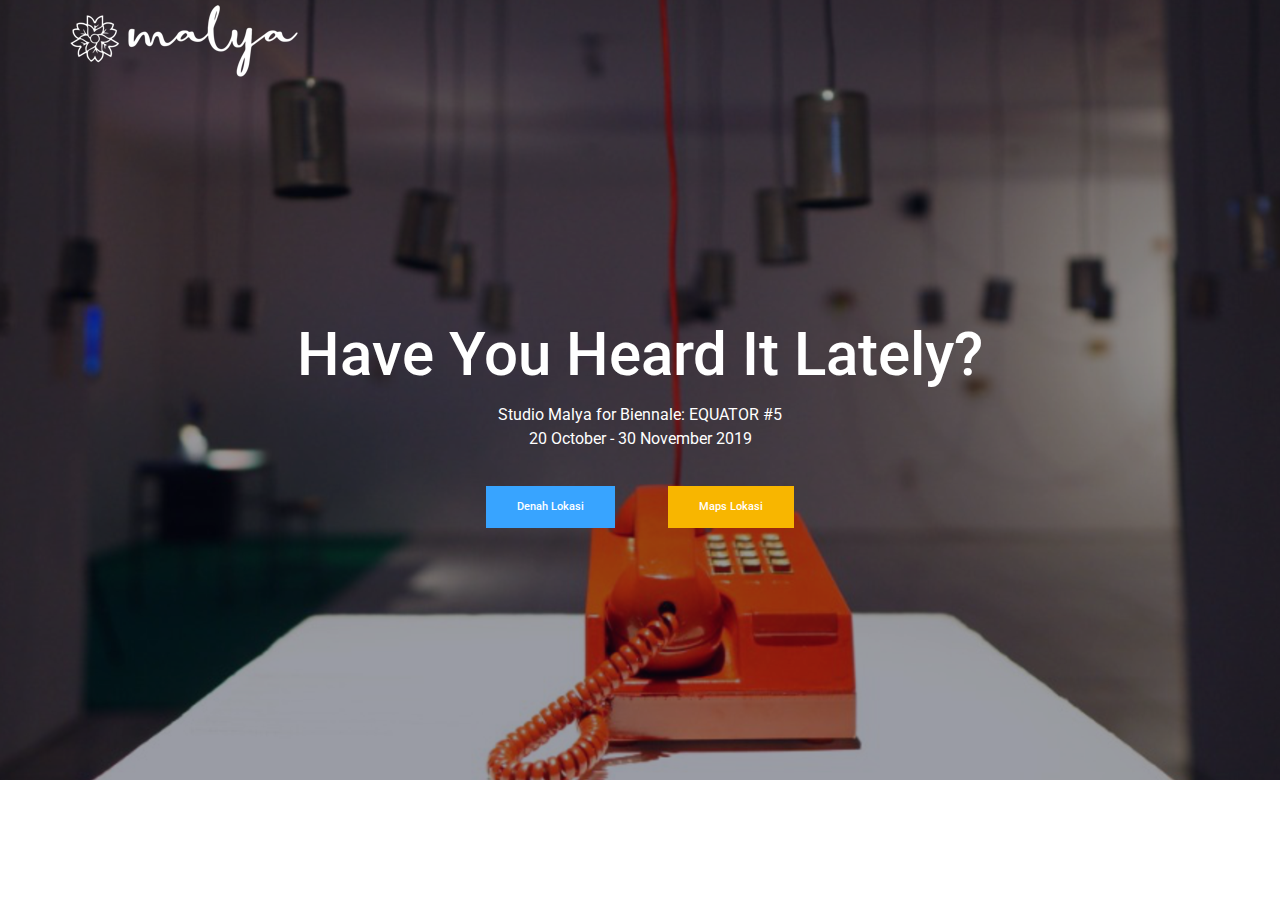
==== index.html @ cf8a8a87 "first commit" ====
<!doctype html>
<html lang="en">
    <head>
        <!-- Required meta tags -->
        <meta charset="utf-8">
        <meta name="viewport" content="width=device-width, initial-scale=1, shrink-to-fit=no">
        <link rel="icon" href="img/favicon.png" type="image/png">
        <title>Malya</title>
        <!-- Bootstrap CSS -->
        <link rel="stylesheet" href="css/bootstrap.css">
        <link rel="stylesheet" href="vendors/linericon/style.css">
        <link rel="stylesheet" href="css/font-awesome.min.css">
        <link rel="stylesheet" href="vendors/owl-carousel/owl.carousel.min.css">
        <link rel="stylesheet" href="vendors/lightbox/simpleLightbox.css">
        <link rel="stylesheet" href="vendors/nice-select/css/nice-select.css">
        <link rel="stylesheet" href="vendors/animate-css/animate.css">
        <!-- main css -->
        <link rel="stylesheet" href="css/style.css">
        <link rel="stylesheet" href="css/responsive.css">
    </head>
    <body>
        
        <!--================Header Menu Area =================-->
        <header class="header_area">
                <div class="main_menu">
                    <nav class="navbar navbar-expand-lg navbar-light">
                        <div class="container">
                            <!-- Brand and toggle get grouped for better mobile display -->
                            <a class="navbar-brand logo_h" href="blog.html"><img src="img/logo-malya1.png" alt=""></a>
                            <button class="navbar-toggler" type="button" data-toggle="collapse" data-target="#navbarSupportedContent" aria-controls="navbarSupportedContent" aria-expanded="false" aria-label="Toggle navigation">
                                <span class="icon-bar"></span>
                                <span class="icon-bar"></span>
                                <span class="icon-bar"></span>
                            </button>
                            <!-- Collect the nav links, forms, and other content for toggling -->
                        </div>
                    </nav>
                </div>
            </header>
        <!--================Header Menu Area =================-->
        
        <!--================Home Banner Area =================-->
        <section class="home_banner_area blog_banner">
            <div class="banner_inner d-flex align-items-center">
            	<div class="overlay bg-parallax" data-stellar-ratio="0.9" data-stellar-vertical-offset="0" data-background=""></div>
				<div class="container">
					<div class="blog_b_text text-center">
						<h2>Have You Heard It Lately?<br /> </h2>
                        <p>Studio Malya for Biennale: EQUATOR #5 <br /> 20 October - 30 November 2019</p>
                        <a href="denah.html" class="genric-btn info" style="margin-right:50px">Denah Lokasi</a>
                        <a href="#" class="genric-btn primary">Maps Lokasi</a>
					</div>
				</div>
            </div>
        </section>
        <!--================End Home Banner Area =================-->
        
        <!--================Blog Categorie Area =================-->
        <!--================Blog Categorie Area =================-->
        
        <!--================Blog Area =================-->
        <section class="blog_area">
            <div class="container">
                <div class="row">
                    <div class="col-lg-8">
                        <div class="blog_left_sidebar">
                        </div>
                    </div>
                </div>
            </div>
        </section>
        <!--================Blog Area =================-->
        
        <!--================ start footer Area  =================-->	
		<!--================ End footer Area  =================-->
        
        
        
        
        <!-- Optional JavaScript -->
        <!-- jQuery first, then Popper.js, then Bootstrap JS -->
        <script src="js/jquery-3.2.1.min.js"></script>
        <script src="js/popper.js"></script>
        <script src="js/bootstrap.min.js"></script>
        <script src="js/stellar.js"></script>
        <script src="vendors/lightbox/simpleLightbox.min.js"></script>
        <script src="vendors/nice-select/js/jquery.nice-select.min.js"></script>
        <script src="vendors/isotope/imagesloaded.pkgd.min.js"></script>
        <script src="vendors/isotope/isotope-min.js"></script>
        <script src="vendors/owl-carousel/owl.carousel.min.js"></script>
        <script src="vendors/popup/jquery.magnific-popup.min.js"></script>
        <script src="js/jquery.ajaxchimp.min.js"></script>
        <script src="js/mail-script.js"></script>
        <script src="vendors/counter-up/jquery.waypoints.min.js"></script>
        <script src="vendors/counter-up/jquery.counterup.js"></script>
        <script src="js/theme.js"></script>
    </body>
</html>
---- vendors/linericon/style.css ----
@font-face {
	font-family: 'Linearicons-Free';
	src:url('fonts/Linearicons-Free.eot?w118d');
	src:url('fonts/Linearicons-Free.eot?#iefixw118d') format('embedded-opentype'),
		url('fonts/Linearicons-Free.woff2?w118d') format('woff2'),
		url('fonts/Linearicons-Free.woff?w118d') format('woff'),
		url('fonts/Linearicons-Free.ttf?w118d') format('truetype'),
		url('fonts/Linearicons-Free.svg?w118d#Linearicons-Free') format('svg');
	font-weight: normal;
	font-style: normal;
}

.lnr {
	font-family: 'Linearicons-Free';
	speak: none;
	font-style: normal;
	font-weight: normal;
	font-variant: normal;
	text-transform: none;
	line-height: 1;

	/* Better Font Rendering =========== */
	-webkit-font-smoothing: antialiased;
	-moz-osx-font-smoothing: grayscale;
}

.lnr-home:before {
	content: "\e800";
}
.lnr-apartment:before {
	content: "\e801";
}
.lnr-pencil:before {
	content: "\e802";
}
.lnr-magic-wand:before {
	content: "\e803";
}
.lnr-drop:before {
	content: "\e804";
}
.lnr-lighter:before {
	content: "\e805";
}
.lnr-poop:before {
	content: "\e806";
}
.lnr-sun:before {
	content: "\e807";
}
.lnr-moon:before {
	content: "\e808";
}
.lnr-cloud:before {
	content: "\e809";
}
.lnr-cloud-upload:before {
	content: "\e80a";
}
.lnr-cloud-download:before {
	content: "\e80b";
}
.lnr-cloud-sync:before {
	content: "\e80c";
}
.lnr-cloud-check:before {
	content: "\e80d";
}
.lnr-database:before {
	content: "\e80e";
}
.lnr-lock:before {
	content: "\e80f";
}
.lnr-cog:before {
	content: "\e810";
}
.lnr-trash:before {
	content: "\e811";
}
.lnr-dice:before {
	content: "\e812";
}
.lnr-heart:before {
	content: "\e813";
}
.lnr-star:before {
	content: "\e814";
}
.lnr-star-half:before {
	content: "\e815";
}
.lnr-star-empty:before {
	content: "\e816";
}
.lnr-flag:before {
	content: "\e817";
}
.lnr-envelope:before {
	content: "\e818";
}
.lnr-paperclip:before {
	content: "\e819";
}
.lnr-inbox:before {
	content: "\e81a";
}
.lnr-eye:before {
	content: "\e81b";
}
.lnr-printer:before {
	content: "\e81c";
}
.lnr-file-empty:before {
	content: "\e81d";
}
.lnr-file-add:before {
	content: "\e81e";
}
.lnr-enter:before {
	content: "\e81f";
}
.lnr-exit:before {
	content: "\e820";
}
.lnr-graduation-hat:before {
	content: "\e821";
}
.lnr-license:before {
	content: "\e822";
}
.lnr-music-note:before {
	content: "\e823";
}
.lnr-film-play:before {
	content: "\e824";
}
.lnr-camera-video:before {
	content: "\e825";
}
.lnr-camera:before {
	content: "\e826";
}
.lnr-picture:before {
	content: "\e827";
}
.lnr-book:before {
	content: "\e828";
}
.lnr-bookmark:before {
	content: "\e829";
}
.lnr-user:before {
	content: "\e82a";
}
.lnr-users:before {
	content: "\e82b";
}
.lnr-shirt:before {
	content: "\e82c";
}
.lnr-store:before {
	content: "\e82d";
}
.lnr-cart:before {
	content: "\e82e";
}
.lnr-tag:before {
	content: "\e82f";
}
.lnr-phone-handset:before {
	content: "\e830";
}
.lnr-phone:before {
	content: "\e831";
}
.lnr-pushpin:before {
	content: "\e832";
}
.lnr-map-marker:before {
	content: "\e833";
}
.lnr-map:before {
	content: "\e834";
}
.lnr-location:before {
	content: "\e835";
}
.lnr-calendar-full:before {
	content: "\e836";
}
.lnr-keyboard:before {
	content: "\e837";
}
.lnr-spell-check:before {
	content: "\e838";
}
.lnr-screen:before {
	content: "\e839";
}
.lnr-smartphone:before {
	content: "\e83a";
}
.lnr-tablet:before {
	content: "\e83b";
}
.lnr-laptop:before {
	content: "\e83c";
}
.lnr-laptop-phone:before {
	content: "\e83d";
}
.lnr-power-switch:before {
	content: "\e83e";
}
.lnr-bubble:before {
	content: "\e83f";
}
.lnr-heart-pulse:before {
	content: "\e840";
}
.lnr-construction:before {
	content: "\e841";
}
.lnr-pie-chart:before {
	content: "\e842";
}
.lnr-chart-bars:before {
	content: "\e843";
}
.lnr-gift:before {
	content: "\e844";
}
.lnr-diamond:before {
	content: "\e845";
}
.lnr-linearicons:before {
	content: "\e846";
}
.lnr-dinner:before {
	content: "\e847";
}
.lnr-coffee-cup:before {
	content: "\e848";
}
.lnr-leaf:before {
	content: "\e849";
}
.lnr-paw:before {
	content: "\e84a";
}
.lnr-rocket:before {
	content: "\e84b";
}
.lnr-briefcase:before {
	content: "\e84c";
}
.lnr-bus:before {
	content: "\e84d";
}
.lnr-car:before {
	content: "\e84e";
}
.lnr-train:before {
	content: "\e84f";
}
.lnr-bicycle:before {
	content: "\e850";
}
.lnr-wheelchair:before {
	content: "\e851";
}
.lnr-select:before {
	content: "\e852";
}
.lnr-earth:before {
	content: "\e853";
}
.lnr-smile:before {
	content: "\e854";
}
.lnr-sad:before {
	content: "\e855";
}
.lnr-neutral:before {
	content: "\e856";
}
.lnr-mustache:before {
	content: "\e857";
}
.lnr-alarm:before {
	content: "\e858";
}
.lnr-bullhorn:before {
	content: "\e859";
}
.lnr-volume-high:before {
	content: "\e85a";
}
.lnr-volume-medium:before {
	content: "\e85b";
}
.lnr-volume-low:before {
	content: "\e85c";
}
.lnr-volume:before {
	content: "\e85d";
}
.lnr-mic:before {
	content: "\e85e";
}
.lnr-hourglass:before {
	content: "\e85f";
}
.lnr-undo:before {
	content: "\e860";
}
.lnr-redo:before {
	content: "\e861";
}
.lnr-sync:before {
	content: "\e862";
}
.lnr-history:before {
	content: "\e863";
}
.lnr-clock:before {
	content: "\e864";
}
.lnr-download:before {
	content: "\e865";
}
.lnr-upload:before {
	content: "\e866";
}
.lnr-enter-down:before {
	content: "\e867";
}
.lnr-exit-up:before {
	content: "\e868";
}
.lnr-bug:before {
	content: "\e869";
}
.lnr-code:before {
	content: "\e86a";
}
.lnr-link:before {
	content: "\e86b";
}
.lnr-unlink:before {
	content: "\e86c";
}
.lnr-thumbs-up:before {
	content: "\e86d";
}
.lnr-thumbs-down:before {
	content: "\e86e";
}
.lnr-magnifier:before {
	content: "\e86f";
}
.lnr-cross:before {
	content: "\e870";
}
.lnr-menu:before {
	content: "\e871";
}
.lnr-list:before {
	content: "\e872";
}
.lnr-chevron-up:before {
	content: "\e873";
}
.lnr-chevron-down:before {
	content: "\e874";
}
.lnr-chevron-left:before {
	content: "\e875";
}
.lnr-chevron-right:before {
	content: "\e876";
}
.lnr-arrow-up:before {
	content: "\e877";
}
.lnr-arrow-down:before {
	content: "\e878";
}
.lnr-arrow-left:before {
	content: "\e879";
}
.lnr-arrow-right:before {
	content: "\e87a";
}
.lnr-move:before {
	content: "\e87b";
}
.lnr-warning:before {
	content: "\e87c";
}
.lnr-question-circle:before {
	content: "\e87d";
}
.lnr-menu-circle:before {
	content: "\e87e";
}
.lnr-checkmark-circle:before {
	content: "\e87f";
}
.lnr-cross-circle:before {
	content: "\e880";
}
.lnr-plus-circle:before {
	content: "\e881";
}
.lnr-circle-minus:before {
	content: "\e882";
}
.lnr-arrow-up-circle:before {
	content: "\e883";
}
.lnr-arrow-down-circle:before {
	content: "\e884";
}
.lnr-arrow-left-circle:before {
	content: "\e885";
}
.lnr-arrow-right-circle:before {
	content: "\e886";
}
.lnr-chevron-up-circle:before {
	content: "\e887";
}
.lnr-chevron-down-circle:before {
	content: "\e888";
}
.lnr-chevron-left-circle:before {
	content: "\e889";
}
.lnr-chevron-right-circle:before {
	content: "\e88a";
}
.lnr-crop:before {
	content: "\e88b";
}
.lnr-frame-expand:before {
	content: "\e88c";
}
.lnr-frame-contract:before {
	content: "\e88d";
}
.lnr-layers:before {
	content: "\e88e";
}
.lnr-funnel:before {
	content: "\e88f";
}
.lnr-text-format:before {
	content: "\e890";
}
.lnr-text-format-remove:before {
	content: "\e891";
}
.lnr-text-size:before {
	content: "\e892";
}
.lnr-bold:before {
	content: "\e893";
}
.lnr-italic:before {
	content: "\e894";
}
.lnr-underline:before {
	content: "\e895";
}
.lnr-strikethrough:before {
	content: "\e896";
}
.lnr-highlight:before {
	content: "\e897";
}
.lnr-text-align-left:before {
	content: "\e898";
}
.lnr-text-align-center:before {
	content: "\e899";
}
.lnr-text-align-right:before {
	content: "\e89a";
}
.lnr-text-align-justify:before {
	content: "\e89b";
}
.lnr-line-spacing:before {
	content: "\e89c";
}
.lnr-indent-increase:before {
	content: "\e89d";
}
.lnr-indent-decrease:before {
	content: "\e89e";
}
.lnr-pilcrow:before {
	content: "\e89f";
}
.lnr-direction-ltr:before {
	content: "\e8a0";
}
.lnr-direction-rtl:before {
	content: "\e8a1";
}
.lnr-page-break:before {
	content: "\e8a2";
}
.lnr-sort-alpha-asc:before {
	content: "\e8a3";
}
.lnr-sort-amount-asc:before {
	content: "\e8a4";
}
.lnr-hand:before {
	content: "\e8a5";
}
.lnr-pointer-up:before {
	content: "\e8a6";
}
.lnr-pointer-right:before {
	content: "\e8a7";
}
.lnr-pointer-down:before {
	content: "\e8a8";
}
.lnr-pointer-left:before {
	content: "\e8a9";
}
---- vendors/lightbox/simpleLightbox.css ----
.slbOverlay, .slbWrapOuter, .slbWrap {
  position: fixed;
  top: 0;
  right: 0;
  bottom: 0;
  left: 0;
}

.slbOverlay {
  overflow: hidden;
  z-index: 2000;
  background-color: #000;
  opacity: 0.7;
  filter: alpha(opacity=70);
  -webkit-animation: slbOverlay 0.5s;
  -moz-animation: slbOverlay 0.5s;
  animation: slbOverlay 0.5s;
}

.slbWrapOuter {
  overflow-x: hidden;
  overflow-y: auto;
  z-index: 2010;
}

.slbWrap {
  position: absolute;
  text-align: center;
}

.slbWrap:before {
  content: "";
  display: inline-block;
  height: 100%;
  vertical-align: middle;
}

.slbContentOuter {
  display: inline-block;
  vertical-align: middle;
  margin: 0px auto;
  padding: 0 1em;
  box-sizing: border-box;
  z-index: 2020;
  text-align: left;
  max-width: 100%;
}

.slbContentEl .slbContentOuter {
  padding: 5em 1em;
}

.slbContent {
  position: relative;
}

.slbContentEl .slbContent {
  -webkit-animation: slbEnter 0.3s;
  -moz-animation: slbEnter 0.3s;
  animation: slbEnter 0.3s;
  background-color: #fff;
  box-shadow: 0 0.2em 1em rgba(0, 0, 0, 0.4);
}

.slbImageWrap {
  -webkit-animation: slbEnter 0.3s;
  -moz-animation: slbEnter 0.3s;
  animation: slbEnter 0.3s;
  position: relative;
}

.slbImageWrap:after {
  content: "";
  position: absolute;
  left: 0;
  right: 0;
  top: 5em;
  bottom: 5em;
  display: block;
  z-index: -1;
  box-shadow: 0 0.2em 1em rgba(0, 0, 0, 0.6);
  background-color: #FFF;
}

.slbImage {
  width: auto;
  max-width: 100%;
  height: auto;
  display: block;
  line-height: 0;
  box-sizing: border-box;
  padding: 5em 0;
  margin: 0 auto;
}

.slbCaption {
  display: inline-block;
  max-width: 100%;
  overflow: hidden;
  text-overflow: ellipsis;
  white-space: nowrap;
  word-wrap: normal;
  font-size: 1.4em;
  position: absolute;
  left: 0;
  right: 0;
  bottom: 0;
  padding: 0.71429em 0;
  color: #fff;
  color: rgba(255, 255, 255, 0.7);
  text-align: center;
}

.slbCloseBtn, .slbArrow {
  margin: 0;
  padding: 0;
  border: 0;
  cursor: pointer;
  background: none;
}

.slbCloseBtn::-moz-focus-inner, .slbArrow::-moz-focus-inner {
  padding: 0;
  border: 0;
}

.slbCloseBtn:hover, .slbArrow:hover {
  opacity: 0.5;
}

.slbCloseBtn:active, .slbArrow:active {
  opacity: 0.8;
}

.slbCloseBtn {
  -webkit-animation: slbEnter 0.3s;
  -moz-animation: slbEnter 0.3s;
  animation: slbEnter 0.3s;
  font-size: 3em;
  width: 1.66667em;
  height: 1.66667em;
  line-height: 1.66667em;
  position: absolute;
  right: -0.33333em;
  top: 0;
  color: #fff;
  color: rgba(255, 255, 255, 0.7);
  text-align: center;
    outline: none;
    box-shadow: none;
}

.slbLoading .slbCloseBtn {
  display: none;
}

.slbLoadingText {
  font-size: 1.4em;
  color: #fff;
  color: rgba(255, 255, 255, 0.9);
}

.slbArrows {
  position: fixed;
  top: 50%;
  left: 0;
  right: 0;
}

.slbLoading .slbArrows {
  display: none;
}

.slbArrow {
  position: absolute;
  top: 50%;
  margin-top: -5em;
  width: 5em;
  height: 10em;
  opacity: 0.7;
  text-indent: -999em;
  overflow: hidden;
    outline: none;
    box-shadow: none;
}

.slbArrow:before {
  content: "";
  position: absolute;
  top: 50%;
  left: 50%;
  margin: -0.8em 0 0 -0.8em;
  border: 0.8em solid transparent;
}

.slbArrow.next {
  right: 0;
}

.slbArrow.next:before {
  border-left-color: #fff;
}

.slbArrow.prev {
  left: 0;
}

.slbArrow.prev:before {
  border-right-color: #fff;
}

.slbIframeCont {
  width: 80em;
  height: 0;
  overflow: hidden;
  padding-top: 56.25%;
  margin: 5em 0;
}

.slbIframe {
  position: absolute;
  top: 0;
  left: 0;
  width: 100%;
  height: 100%;
  box-shadow: 0 0.2em 1em rgba(0, 0, 0, 0.6);
  background: #000;
}

@-webkit-keyframes slbOverlay {
  from {
    opacity: 0;
  }
  to {
    opacity: 0.7;
  }
}

@-moz-keyframes slbOverlay {
  from {
    opacity: 0;
  }
  to {
    opacity: 0.7;
  }
}

@keyframes slbOverlay {
  from {
    opacity: 0;
  }
  to {
    opacity: 0.7;
  }
}

@-webkit-keyframes slbEnter {
  from {
    opacity: 0;
    -webkit-transform: translate3d(0, -1em, 0);
  }
  to {
    opacity: 1;
    -webkit-transform: translate3d(0, 0, 0);
  }
}

@-moz-keyframes slbEnter {
  from {
    opacity: 0;
    -moz-transform: translate3d(0, -1em, 0);
  }
  to {
    opacity: 1;
    -moz-transform: translate3d(0, 0, 0);
  }
}

@keyframes slbEnter {
  from {
    opacity: 0;
    -webkit-transform: translate3d(0, -1em, 0);
    -moz-transform: translate3d(0, -1em, 0);
    -ms-transform: translate3d(0, -1em, 0);
    -o-transform: translate3d(0, -1em, 0);
    transform: translate3d(0, -1em, 0);
  }
  to {
    opacity: 1;
    -webkit-transform: translate3d(0, 0, 0);
    -moz-transform: translate3d(0, 0, 0);
    -ms-transform: translate3d(0, 0, 0);
    -o-transform: translate3d(0, 0, 0);
    transform: translate3d(0, 0, 0);
  }
}
---- vendors/nice-select/css/nice-select.css ----
.nice-select {
  -webkit-tap-highlight-color: transparent;
  background-color: #fff;
  border-radius: 5px;
  border: solid 1px #e8e8e8;
  box-sizing: border-box;
  clear: both;
  cursor: pointer;
  display: block;
  float: left;
  font-family: inherit;
  font-size: 14px;
  font-weight: normal;
  height: 42px;
  line-height: 40px;
  outline: none;
  padding-left: 18px;
  padding-right: 30px;
  position: relative;
  text-align: left !important;
  -webkit-transition: all 0.2s ease-in-out;
  transition: all 0.2s ease-in-out;
  -webkit-user-select: none;
     -moz-user-select: none;
      -ms-user-select: none;
          user-select: none;
  white-space: nowrap;
  width: auto; }
  .nice-select:hover {
    border-color: #dbdbdb; }
  .nice-select:active, .nice-select.open, .nice-select:focus {
    border-color: #999; }
  .nice-select:after {
    border-bottom: 2px solid #999;
    border-right: 2px solid #999;
    content: '';
    display: block;
    height: 5px;
    margin-top: -4px;
    pointer-events: none;
    position: absolute;
    right: 12px;
    top: 50%;
    -webkit-transform-origin: 66% 66%;
        -ms-transform-origin: 66% 66%;
            transform-origin: 66% 66%;
    -webkit-transform: rotate(45deg);
        -ms-transform: rotate(45deg);
            transform: rotate(45deg);
    -webkit-transition: all 0.15s ease-in-out;
    transition: all 0.15s ease-in-out;
    width: 5px; }
  .nice-select.open:after {
    -webkit-transform: rotate(-135deg);
        -ms-transform: rotate(-135deg);
            transform: rotate(-135deg); }
  .nice-select.open .list {
    opacity: 1;
    pointer-events: auto;
    -webkit-transform: scale(1) translateY(0);
        -ms-transform: scale(1) translateY(0);
            transform: scale(1) translateY(0); }
  .nice-select.disabled {
    border-color: #ededed;
    color: #999;
    pointer-events: none; }
    .nice-select.disabled:after {
      border-color: #cccccc; }
  .nice-select.wide {
    width: 100%; }
    .nice-select.wide .list {
      left: 0 !important;
      right: 0 !important; }
  .nice-select.right {
    float: right; }
    .nice-select.right .list {
      left: auto;
      right: 0; }
  .nice-select.small {
    font-size: 12px;
    height: 36px;
    line-height: 34px; }
    .nice-select.small:after {
      height: 4px;
      width: 4px; }
    .nice-select.small .option {
      line-height: 34px;
      min-height: 34px; }
  .nice-select .list {
    background-color: #fff;
    border-radius: 5px;
    box-shadow: 0 0 0 1px rgba(68, 68, 68, 0.11);
    box-sizing: border-box;
    margin-top: 4px;
    opacity: 0;
    overflow: hidden;
    padding: 0;
    pointer-events: none;
    position: absolute;
    top: 100%;
    left: 0;
    -webkit-transform-origin: 50% 0;
        -ms-transform-origin: 50% 0;
            transform-origin: 50% 0;
    -webkit-transform: scale(0.75) translateY(-21px);
        -ms-transform: scale(0.75) translateY(-21px);
            transform: scale(0.75) translateY(-21px);
    -webkit-transition: all 0.2s cubic-bezier(0.5, 0, 0, 1.25), opacity 0.15s ease-out;
    transition: all 0.2s cubic-bezier(0.5, 0, 0, 1.25), opacity 0.15s ease-out;
    z-index: 9; }
    .nice-select .list:hover .option:not(:hover) {
      background-color: transparent !important; }
  .nice-select .option {
    cursor: pointer;
    font-weight: 400;
    line-height: 40px;
    list-style: none;
    min-height: 40px;
    outline: none;
    padding-left: 18px;
    padding-right: 29px;
    text-align: left;
    -webkit-transition: all 0.2s;
    transition: all 0.2s; }
    .nice-select .option:hover, .nice-select .option.focus, .nice-select .option.selected.focus {
      background-color: #f6f6f6; }
    .nice-select .option.selected {
      font-weight: bold; }
    .nice-select .option.disabled {
      background-color: transparent;
      color: #999;
      cursor: default; }

.no-csspointerevents .nice-select .list {
  display: none; }

.no-csspointerevents .nice-select.open .list {
  display: block; }
---- css/style.css ----
/*=================== fonts ====================*/
@import url("https://fonts.googleapis.com/css?family=Open+Sans:400,600,700|Roboto:300,300i,400,500,700");
/*---------------------------------------------------- */
/*----------------------------------------------------*/
.list {
  list-style: none;
  margin: 0px;
  padding: 0px;
}

a {
  text-decoration: none;
  -webkit-transition: all 0.3s ease-in-out;
  -o-transition: all 0.3s ease-in-out;
  transition: all 0.3s ease-in-out;
}

a:hover, a:focus {
  text-decoration: none;
  outline: none;
}

.row.m0 {
  margin: 0px;
}

body {
  line-height: 24px;
  font-size: 14px;
  font-family: "Roboto", sans-serif;
  font-weight: normal;
  color: #777777;
}

h1, h2, h3, h4, h5, h6 {
  font-family: "Open Sans", sans-serif;
  font-weight: 600;
}

button:focus {
  outline: none;
  -webkit-box-shadow: none;
  box-shadow: none;
}

.p_120 {
  padding-top: 120px;
  padding-bottom: 120px;
}

.pad_top {
  padding-top: 120px;
}

.mt-25 {
  margin-top: 25px;
}

.p0 {
  padding-left: 0px;
  padding-right: 0px;
}

@media (min-width: 1280px) {
  .container {
    max-width: 1170px;
  }
}

@media (min-width: 1620px) {
  .box_1620 {
    max-width: 1650px;
    margin: auto;
  }
}

/* Main Title Area css
============================================================================================ */
.main_title {
  text-align: center;
  margin-bottom: 75px;
}

.main_title h2 {
  font-family: "Open Sans", sans-serif;
  font-size: 36px;
  color: #222222;
  font-weight: 600;
  margin-bottom: 15px;
}

.main_title p {
  font-size: 14px;
  font-family: "Roboto", sans-serif;
  line-height: 24px;
  color: #777777;
  margin-bottom: 0px;
  max-width: 570px;
  font-weight: normal;
  margin: auto;
}

.main_title.white h2 {
  color: #fff;
}

.main_title.white p {
  color: #fff;
  opacity: .6;
}

/* End Main Title Area css
============================================================================================ */
/*---------------------------------------------------- */
/*----------------------------------------------------*/
.header_area {
  position: absolute;
  width: 100%;
  top: 0;
  left: 0;
  z-index: 99;
  -webkit-transition: background 0.4s, all 0.3s linear;
  -o-transition: background 0.4s, all 0.3s linear;
  transition: background 0.4s, all 0.3s linear;
}

.header_area .navbar {
  background: transparent;
  padding: 0px;
  border: 0px;
  border-radius: 0px;
}

.header_area .navbar .nav .nav-item {
  margin-right: 45px;
}

.header_area .navbar .nav .nav-item .nav-link {
  font: 600 12px/100px "Open Sans", sans-serif;
  text-transform: uppercase;
  color: #fff;
  padding: 0px;
  display: inline-block;
}

.header_area .navbar .nav .nav-item .nav-link:after {
  display: none;
}

.header_area .navbar .nav .nav-item.submenu {
  position: relative;
}

.header_area .navbar .nav .nav-item.submenu ul {
  border: none;
  padding: 0px;
  border-radius: 0px;
  -webkit-box-shadow: none;
  box-shadow: none;
  margin: 0px;
  background: #fff;
}

@media (min-width: 992px) {
  .header_area .navbar .nav .nav-item.submenu ul {
    position: absolute;
    top: 120%;
    left: 0px;
    min-width: 200px;
    text-align: left;
    opacity: 0;
    -webkit-transition: all 300ms ease-in;
    -o-transition: all 300ms ease-in;
    transition: all 300ms ease-in;
    visibility: hidden;
    display: block;
    border: none;
    padding: 0px;
    border-radius: 0px;
    -webkit-box-shadow: 0px 10px 30px 0px rgba(115, 73, 251, 0.3);
    box-shadow: 0px 10px 30px 0px rgba(115, 73, 251, 0.3);
  }
}

.header_area .navbar .nav .nav-item.submenu ul:before {
  content: "";
  width: 0;
  height: 0;
  border-style: solid;
  border-width: 10px 10px 0 10px;
  border-color: #eeeeee transparent transparent transparent;
  position: absolute;
  right: 24px;
  top: 45px;
  z-index: 3;
  opacity: 0;
  -webkit-transition: all 400ms linear;
  -o-transition: all 400ms linear;
  transition: all 400ms linear;
}

.header_area .navbar .nav .nav-item.submenu ul .nav-item {
  display: block;
  float: none;
  margin-right: 0px;
  border-bottom: 1px solid #ededed;
  margin-left: 0px;
  -webkit-transition: all 0.4s linear;
  -o-transition: all 0.4s linear;
  transition: all 0.4s linear;
}

.header_area .navbar .nav .nav-item.submenu ul .nav-item .nav-link {
  line-height: 45px;
  color: #222222;
  padding: 0px 30px;
  -webkit-transition: all 150ms linear;
  -o-transition: all 150ms linear;
  transition: all 150ms linear;
  display: block;
  margin-right: 0px;
}

.header_area .navbar .nav .nav-item.submenu ul .nav-item:last-child {
  border-bottom: none;
}

.header_area .navbar .nav .nav-item.submenu ul .nav-item:hover .nav-link {
  background-image: -moz-linear-gradient(0deg, #bc2bff 0%, #7249fb 100%);
  background-image: -webkit-linear-gradient(0deg, #bc2bff 0%, #7249fb 100%);
  background-image: -ms-linear-gradient(0deg, #bc2bff 0%, #7249fb 100%);
  color: #fff;
}

@media (min-width: 992px) {
  .header_area .navbar .nav .nav-item.submenu:hover ul {
    visibility: visible;
    opacity: 1;
    top: 100%;
  }
}

.header_area .navbar .nav .nav-item.submenu:hover ul .nav-item {
  margin-top: 0px;
}

.header_area .navbar .nav .nav-item:last-child {
  margin-right: 0px;
}

.header_area .navbar .search {
  font-size: 12px;
  line-height: 60px;
  display: inline-block;
  color: #222222;
  margin-left: 80px;
}

.header_area .navbar .search i {
  font-weight: 600;
}

.header_area.navbar_fixed .main_menu {
  position: fixed;
  width: 100%;
  top: -70px;
  left: 0;
  right: 0;
  background-image: -moz-linear-gradient(0deg, #bc2bff 0%, #7249fb 100%);
  background-image: -webkit-linear-gradient(0deg, #bc2bff 0%, #7249fb 100%);
  background-image: -ms-linear-gradient(0deg, #bc2bff 0%, #7249fb 100%);
  -webkit-transform: translateY(70px);
  -ms-transform: translateY(70px);
  transform: translateY(70px);
  -webkit-transition: background 500ms ease, -webkit-transform 500ms ease;
  transition: background 500ms ease, -webkit-transform 500ms ease;
  -o-transition: transform 500ms ease, background 500ms ease;
  transition: transform 500ms ease, background 500ms ease;
  transition: transform 500ms ease, background 500ms ease, -webkit-transform 500ms ease;
  -webkit-transition: transform 500ms ease, background 500ms ease;
  -webkit-box-shadow: 0px 3px 16px 0px rgba(0, 0, 0, 0.1);
  box-shadow: 0px 3px 16px 0px rgba(0, 0, 0, 0.1);
}

.header_area.navbar_fixed .main_menu .navbar .nav .nav-item .nav-link {
  line-height: 70px;
}

.top_menu {
  background: #ec9d5f;
}

.top_menu .float-left a {
  line-height: 40px;
  display: inline-block;
  color: #fff;
  font-family: "Roboto", sans-serif;
  text-transform: uppercase;
  font-size: 12px;
  margin-right: 50px;
  -webkit-transition: all 300ms linear 0s;
  -o-transition: all 300ms linear 0s;
  transition: all 300ms linear 0s;
}

.top_menu .float-left a:last-child {
  margin-right: 0px;
}

.top_menu .float-left a:hover {
  color: #6247ea;
}

.top_menu .float-right .pur_btn {
  background: #6247ea;
  color: #fff;
  font-family: "Roboto", sans-serif;
  line-height: 40px;
  display: block;
  padding: 0px 40px;
  font-weight: 500;
  font-size: 12px;
}

/*---------------------------------------------------- */
/*----------------------------------------------------*/
/* Home Banner Area css
============================================================================================ */
.home_banner_area {
  z-index: 1;
  background: url(../img/banner/home-banner.jpg) no-repeat scroll center center;
  background-size: cover;
}

.home_banner_area .banner_inner {
  overflow: hidden;
  width: 100%;
  padding: 170px 0px 140px 0px;
}

.home_banner_area .banner_inner .banner_content {
  color: #fff;
}

.home_banner_area .banner_inner .banner_content .col-lg-9 {
  vertical-align: middle;
  -ms-flex-item-align: center;
  align-self: center;
}

.home_banner_area .banner_inner .banner_content h2 {
  font-size: 60px;
  font-weight: bold;
  font-family: "Open Sans", sans-serif;
  margin-bottom: 15px;
  margin-top: -30px;
}

.home_banner_area .banner_inner .banner_content p {
  color: #fff;
  font-family: "Roboto", sans-serif;
  font-weight: 300;
  max-width: 450px;
  margin-bottom: 40px;
  font-size: 14px;
}

.home_banner_area .banner_inner .banner_content .banner_map_img {
  text-align: right;
}

.blog_banner {
  min-height: 780px;
  position: relative;
  z-index: 1;
  overflow: hidden;
  margin-bottom: 0px;
}

.blog_banner .banner_inner {
  background: #04091e;
  position: relative;
  overflow: hidden;
  width: 100%;
  min-height: 780px;
  z-index: 1;
}

.blog_banner .banner_inner .overlay {
  background: url(../img/banner/foto-background1.png) no-repeat scroll center center;
  opacity: .6;
  height: 100%;
  position: absolute;
  left: 0px;
  top: 0px;
  width: 100%;
  z-index: -1;
}

.blog_banner .banner_inner .blog_b_text {
  max-width: 700px;
  margin: auto;
  color: #fff;
  margin-top: 40px;
}

.blog_banner .banner_inner .blog_b_text h2 {
  font-size: 60px;
  font-weight: 500;
  font-family: "Roboto", sans-serif;
  line-height: 66px;
  margin-bottom: 15px;
}

.blog_banner .banner_inner .blog_b_text p {
  font-size: 16px;
  margin-bottom: 35px;
}

.blog_banner .banner_inner .blog_b_text .white_bg_btn {
  line-height: 42px;
  padding: 0px 45px;
}

.banner_box {
  max-width: 1620px;
  margin: auto;
}

.banner_area {
  position: relative;
  z-index: 1;
  min-height: 400px;
  background-image: -moz-linear-gradient(0deg, rgba(188, 43, 255, 0.8) 0%, rgba(114, 73, 251, 0.8) 100%);
  background-image: -webkit-linear-gradient(0deg, rgba(188, 43, 255, 0.8) 0%, rgba(114, 73, 251, 0.8) 100%);
  background-image: -ms-linear-gradient(0deg, rgba(188, 43, 255, 0.8) 0%, rgba(114, 73, 251, 0.8) 100%);
}

.banner_area .banner_inner {
  position: relative;
  overflow: hidden;
  width: 100%;
  min-height: 400px;
  z-index: 1;
}

.banner_area .banner_inner .banner_content {
  margin-top: 85px;
}

.banner_area .banner_inner .banner_content h2 {
  color: #fff;
  font-size: 48px;
  font-family: "Roboto", sans-serif;
  margin-bottom: 0px;
  font-weight: 500;
}

.banner_area .banner_inner .banner_content .page_link a {
  font-size: 14px;
  color: #fff;
  font-family: "Roboto", sans-serif;
  margin-right: 32px;
  position: relative;
  text-transform: uppercase;
}

.banner_area .banner_inner .banner_content .page_link a:before {
  content: "\f0da";
  font: normal normal normal 14px/1 FontAwesome;
  position: absolute;
  right: -25px;
  top: 50%;
  -webkit-transform: translateY(-50%);
  -ms-transform: translateY(-50%);
  transform: translateY(-50%);
}

.banner_area .banner_inner .banner_content .page_link a:last-child {
  margin-right: 0px;
}

.banner_area .banner_inner .banner_content .page_link a:last-child:before {
  display: none;
}

/* End Home Banner Area css
============================================================================================ */
/*---------------------------------------------------- */
/*----------------------------------------------------*/
/* Home latest Blog Area css
============================================================================================ */
.l_news_item {
  background: #f9f9ff;
  padding: 60px 30px;
  border-radius: 5px;
  -webkit-transition: all 300ms linear 0s;
  -o-transition: all 300ms linear 0s;
  transition: all 300ms linear 0s;
}

.l_news_item .date {
  background: #ffffff;
  color: #777777;
  border: 1px solid #dddddd;
  padding: 0px 18px;
  display: inline-block;
  line-height: 28px;
  border-radius: 3px;
  margin-bottom: 22px;
}

.l_news_item h4 {
  font-size: 20px;
  font-family: "Open Sans", sans-serif;
  font-weight: 600;
  text-transform: uppercase;
  color: #222222;
  line-height: 30px;
  margin-bottom: 15px;
}

.l_news_item p {
  margin-bottom: 22px;
}

.l_news_item .post_view a {
  font-size: 14px;
  font-family: "Roboto", sans-serif;
  font-weight: normal;
  color: #aaaaaa;
  margin-right: 20px;
}

.l_news_item .post_view a i {
  padding-right: 6px;
}

.l_news_item:hover {
  background: #fff;
  -webkit-box-shadow: 0px 10px 30px 0px rgba(0, 0, 0, 0.08);
  box-shadow: 0px 10px 30px 0px rgba(0, 0, 0, 0.08);
}

.l_news_item:hover .date {
  background-image: -moz-linear-gradient(0deg, #bc2bff 0%, #7249fb 100%);
  background-image: -webkit-linear-gradient(0deg, #bc2bff 0%, #7249fb 100%);
  background-image: -ms-linear-gradient(0deg, #bc2bff 0%, #7249fb 100%);
  color: #fff;
  border-color: #f9f9ff;
}

.l_news_item:hover h4 {
  background-image: -webkit-gradient(linear, left top, right top, color-stop(0, #bc2bff), color-stop(0.15, #bc2bff), color-stop(0.3, #7249fb), color-stop(0.45, #7249fb), color-stop(0.6, #7249fb), color-stop(0.75, #7249fb), color-stop(0.9, #7249fb), color-stop(1, #7249fb));
  background-image: gradient(linear, left top, right top, color-stop(0, #bc2bff), color-stop(0.15, #bc2bff), color-stop(0.3, #7249fb), color-stop(0.45, #7249fb), color-stop(0.6, #7249fb), color-stop(0.75, #7249fb), color-stop(0.9, #7249fb), color-stop(1, #7249fb));
  color: transparent;
  -webkit-background-clip: text;
  background-clip: text;
}

/* End Home latest Blog Area css
============================================================================================ */
/* Causes Area css
============================================================================================ */
.causes_slider .owl-dots {
  text-align: center;
  margin-top: 80px;
}

.causes_slider .owl-dots .owl-dot {
  height: 14px;
  width: 14px;
  background: #eeeeee;
  display: inline-block;
  margin-right: 7px;
}

.causes_slider .owl-dots .owl-dot:last-child {
  margin-right: 0px;
}

.causes_slider .owl-dots .owl-dot.active {
  background: #6247ea;
}

.causes_item {
  background: #fff;
}

.causes_item .causes_img {
  position: relative;
}

.causes_item .causes_img .c_parcent {
  position: absolute;
  bottom: 0px;
  width: 100%;
  left: 0px;
  height: 3px;
  background: rgba(255, 255, 255, 0.5);
}

.causes_item .causes_img .c_parcent span {
  width: 70%;
  height: 3px;
  background: #6247ea;
  position: absolute;
  left: 0px;
  bottom: 0px;
}

.causes_item .causes_img .c_parcent span:before {
  content: "75%";
  position: absolute;
  right: -10px;
  bottom: 0px;
  background: #6247ea;
  color: #fff;
  padding: 0px 5px;
}

.causes_item .causes_text {
  padding: 30px 35px 40px 30px;
}

.causes_item .causes_text h4 {
  color: #222222;
  font-family: "Roboto", sans-serif;
  font-size: 18px;
  font-weight: 600;
  margin-bottom: 15px;
  cursor: pointer;
}

.causes_item .causes_text h4:hover {
  color: #6247ea;
}

.causes_item .causes_text p {
  font-size: 14px;
  line-height: 24px;
  color: #777777;
  font-weight: 300;
  margin-bottom: 0px;
}

.causes_item .causes_bottom a {
  width: 50%;
  border: 1px solid #6247ea;
  text-align: center;
  float: left;
  line-height: 50px;
  background: #6247ea;
  color: #fff;
  font-family: "Roboto", sans-serif;
  font-size: 14px;
  font-weight: 500;
}

.causes_item .causes_bottom a + a {
  border-color: #eeeeee;
  background: #fff;
  font-size: 14px;
  color: #222222;
}

/* End Causes Area css
============================================================================================ */
/*================= latest_blog_area css =============*/
.latest_blog_area {
  background: #f9f9ff;
}

.single-recent-blog-post {
  margin-bottom: 30px;
}

.single-recent-blog-post .thumb {
  overflow: hidden;
}

.single-recent-blog-post .thumb img {
  -webkit-transition: all 0.7s linear;
  -o-transition: all 0.7s linear;
  transition: all 0.7s linear;
}

.single-recent-blog-post .details {
  padding-top: 30px;
}

.single-recent-blog-post .details .sec_h4 {
  line-height: 24px;
  padding: 10px 0px 13px;
  -webkit-transition: all 0.3s linear;
  -o-transition: all 0.3s linear;
  transition: all 0.3s linear;
}

.single-recent-blog-post .details .sec_h4:hover {
  color: #777777;
}

.single-recent-blog-post .date {
  font-size: 14px;
  line-height: 24px;
  font-weight: 400;
}

.single-recent-blog-post:hover img {
  -webkit-transform: scale(1.23) rotate(10deg);
  -ms-transform: scale(1.23) rotate(10deg);
  transform: scale(1.23) rotate(10deg);
}

.tags .tag_btn {
  font-size: 12px;
  font-weight: 500;
  line-height: 20px;
  border: 1px solid #eeeeee;
  display: inline-block;
  padding: 1px 18px;
  text-align: center;
  color: #222222;
}

.tags .tag_btn:before {
  background: #6247ea;
}

.tags .tag_btn + .tag_btn {
  margin-left: 2px;
}

/*========= blog_categorie_area css ===========*/
.blog_categorie_area {
  padding-top: 80px;
  padding-bottom: 80px;
}

.categories_post {
  position: relative;
  text-align: center;
  cursor: pointer;
}

.categories_post img {
  max-width: 100%;
}

.categories_post .categories_details {
  position: absolute;
  top: 20px;
  left: 20px;
  right: 20px;
  bottom: 20px;
  background: rgba(34, 34, 34, 0.8);
  color: #fff;
  -webkit-transition: all 0.3s linear;
  -o-transition: all 0.3s linear;
  transition: all 0.3s linear;
  display: -webkit-box;
  display: -ms-flexbox;
  display: flex;
  -webkit-box-align: center;
  -ms-flex-align: center;
  align-items: center;
  -webkit-box-pack: center;
  -ms-flex-pack: center;
  justify-content: center;
}

.categories_post .categories_details h5 {
  margin-bottom: 0px;
  font-size: 18px;
  line-height: 26px;
  text-transform: uppercase;
  color: #fff;
  position: relative;
}

.categories_post .categories_details p {
  font-weight: 300;
  font-size: 14px;
  line-height: 26px;
  margin-bottom: 0px;
}

.categories_post .categories_details .border_line {
  margin: 10px 0px;
  background: #fff;
  width: 100%;
  height: 1px;
}

.categories_post:hover .categories_details {
  background-image: -moz-linear-gradient(0deg, rgba(188, 43, 255, 0.8) 0%, rgba(114, 73, 251, 0.8) 100%);
  background-image: -webkit-linear-gradient(0deg, rgba(188, 43, 255, 0.8) 0%, rgba(114, 73, 251, 0.8) 100%);
  background-image: -ms-linear-gradient(0deg, rgba(188, 43, 255, 0.8) 0%, rgba(114, 73, 251, 0.8) 100%);
  background-color: transparent;
}

/*============ blog_left_sidebar css ==============*/
.blog_item {
  margin-bottom: 40px;
}

.blog_info {
  padding-top: 30px;
}

.blog_info .post_tag {
  padding-bottom: 20px;
}

.blog_info .post_tag a {
  font: 300 14px/21px "Roboto", sans-serif;
  color: #222222;
}

.blog_info .post_tag a:hover {
  color: #777777;
}

.blog_info .post_tag a.active {
  color: #6247ea;
}

.blog_info .blog_meta li a {
  font: 300 14px/20px "Roboto", sans-serif;
  color: #777777;
  vertical-align: middle;
  padding-bottom: 12px;
  display: inline-block;
}

.blog_info .blog_meta li a i {
  color: #222222;
  font-size: 16px;
  font-weight: 600;
  padding-left: 15px;
  line-height: 20px;
  vertical-align: middle;
}

.blog_info .blog_meta li a:hover {
  color: #6247ea;
}

.blog_post img {
  max-width: 100%;
}

.blog_details {
  padding-top: 20px;
}

.blog_details h2 {
  font-size: 24px;
  line-height: 36px;
  color: #222222;
  font-weight: 600;
  -webkit-transition: all 0.3s linear;
  -o-transition: all 0.3s linear;
  transition: all 0.3s linear;
}

.blog_details h2:hover {
  color: #6247ea;
}

.blog_details p {
  margin-bottom: 26px;
}

.view_btn {
  font-size: 14px;
  line-height: 36px;
  display: inline-block;
  color: #222222;
  font-weight: 500;
  padding: 0px 30px;
  background: #fff;
}

.blog_right_sidebar {
  border: 1px solid #eeeeee;
  background: #fafaff;
  padding: 30px;
}

.blog_right_sidebar .widget_title {
  font-size: 18px;
  line-height: 25px;
  background-image: -moz-linear-gradient(0deg, #bc2bff 0%, #7249fb 100%);
  background-image: -webkit-linear-gradient(0deg, #bc2bff 0%, #7249fb 100%);
  background-image: -ms-linear-gradient(0deg, #bc2bff 0%, #7249fb 100%);
  text-align: center;
  color: #fff;
  padding: 8px 0px;
  margin-bottom: 30px;
}

.blog_right_sidebar .search_widget .input-group .form-control {
  font-size: 14px;
  line-height: 29px;
  border: 0px;
  width: 100%;
  font-weight: 300;
  color: #fff;
  padding-left: 20px;
  border-radius: 45px;
  z-index: 0;
  background-image: -moz-linear-gradient(0deg, #bc2bff 0%, #7249fb 100%);
  background-image: -webkit-linear-gradient(0deg, #bc2bff 0%, #7249fb 100%);
  background-image: -ms-linear-gradient(0deg, #bc2bff 0%, #7249fb 100%);
}

.blog_right_sidebar .search_widget .input-group .form-control.placeholder {
  color: #fff;
}

.blog_right_sidebar .search_widget .input-group .form-control:-moz-placeholder {
  color: #fff;
}

.blog_right_sidebar .search_widget .input-group .form-control::-moz-placeholder {
  color: #fff;
}

.blog_right_sidebar .search_widget .input-group .form-control::-webkit-input-placeholder {
  color: #fff;
}

.blog_right_sidebar .search_widget .input-group .form-control:focus {
  -webkit-box-shadow: none;
  box-shadow: none;
}

.blog_right_sidebar .search_widget .input-group .btn-default {
  position: absolute;
  right: 20px;
  background: transparent;
  border: 0px;
  -webkit-box-shadow: none;
  box-shadow: none;
  font-size: 14px;
  color: #fff;
  padding: 0px;
  top: 50%;
  -webkit-transform: translateY(-50%);
  -ms-transform: translateY(-50%);
  transform: translateY(-50%);
  z-index: 1;
}

.blog_right_sidebar .author_widget {
  text-align: center;
}

.blog_right_sidebar .author_widget h4 {
  font-size: 18px;
  line-height: 20px;
  color: #222222;
  margin-bottom: 5px;
  margin-top: 30px;
}

.blog_right_sidebar .author_widget p {
  margin-bottom: 0px;
}

.blog_right_sidebar .author_widget .social_icon {
  padding: 7px 0px 15px;
}

.blog_right_sidebar .author_widget .social_icon a {
  font-size: 14px;
  color: #222222;
  -webkit-transition: all 0.2s linear;
  -o-transition: all 0.2s linear;
  transition: all 0.2s linear;
}

.blog_right_sidebar .author_widget .social_icon a + a {
  margin-left: 20px;
}

.blog_right_sidebar .author_widget .social_icon a:hover {
  color: #6247ea;
}
.sketch-area{
  background: white;
  border-radius: 15px;
  border: 1px rgb(198, 198, 198) solid;
  padding: 0
}

.blog_right_sidebar .popular_post_widget .post_item .media-body {
  -webkit-box-pack: center;
  -ms-flex-pack: center;
  justify-content: center;
  -ms-flex-item-align: center;
  align-self: center;
  padding-left: 20px;
}

.blog_right_sidebar .popular_post_widget .post_item .media-body h3 {
  font-size: 14px;
  line-height: 20px;
  color: #222222;
  margin-bottom: 4px;
  -webkit-transition: all 0.3s linear;
  -o-transition: all 0.3s linear;
  transition: all 0.3s linear;
}

.blog_right_sidebar .popular_post_widget .post_item .media-body h3:hover {
  color: #6247ea;
}

.blog_right_sidebar .popular_post_widget .post_item .media-body p {
  font-size: 12px;
  line-height: 21px;
  margin-bottom: 0px;
}

.blog_right_sidebar .popular_post_widget .post_item + .post_item {
  margin-top: 20px;
}

.blog_right_sidebar .post_category_widget .cat-list li {
  border-bottom: 2px dotted #eee;
  -webkit-transition: all 0.3s ease 0s;
  -o-transition: all 0.3s ease 0s;
  transition: all 0.3s ease 0s;
  padding-bottom: 12px;
}

.blog_right_sidebar .post_category_widget .cat-list li a {
  font-size: 14px;
  line-height: 20px;
  color: #777;
}

.blog_right_sidebar .post_category_widget .cat-list li a p {
  margin-bottom: 0px;
}

.blog_right_sidebar .post_category_widget .cat-list li + li {
  padding-top: 15px;
}

.blog_right_sidebar .post_category_widget .cat-list li:hover {
  border-color: #6247ea;
}

.blog_right_sidebar .post_category_widget .cat-list li:hover a {
  color: #6247ea;
}

.blog_right_sidebar .newsletter_widget {
  text-align: center;
}

.blog_right_sidebar .newsletter_widget .form-group {
  margin-bottom: 8px;
}

.blog_right_sidebar .newsletter_widget .input-group-prepend {
  margin-right: -1px;
}

.blog_right_sidebar .newsletter_widget .input-group-text {
  background: #fff;
  border-radius: 0px;
  vertical-align: top;
  font-size: 12px;
  line-height: 36px;
  padding: 0px 0px 0px 15px;
  border: 1px solid #eeeeee;
  border-right: 0px;
}

.blog_right_sidebar .newsletter_widget .form-control {
  font-size: 12px;
  line-height: 24px;
  color: #cccccc;
  border: 1px solid #eeeeee;
  border-left: 0px;
  border-radius: 0px;
}

.blog_right_sidebar .newsletter_widget .form-control.placeholder {
  color: #cccccc;
}

.blog_right_sidebar .newsletter_widget .form-control:-moz-placeholder {
  color: #cccccc;
}

.blog_right_sidebar .newsletter_widget .form-control::-moz-placeholder {
  color: #cccccc;
}

.blog_right_sidebar .newsletter_widget .form-control::-webkit-input-placeholder {
  color: #cccccc;
}

.blog_right_sidebar .newsletter_widget .form-control:focus {
  outline: none;
  -webkit-box-shadow: none;
  box-shadow: none;
}

.blog_right_sidebar .newsletter_widget .bbtns {
  background-image: -moz-linear-gradient(0deg, #bc2bff 0%, #7249fb 100%);
  background-image: -webkit-linear-gradient(0deg, #bc2bff 0%, #7249fb 100%);
  background-image: -ms-linear-gradient(0deg, #bc2bff 0%, #7249fb 100%);
  color: #fff;
  font-size: 12px;
  line-height: 38px;
  display: inline-block;
  font-weight: 500;
  padding: 0px 24px 0px 24px;
  border-radius: 0;
}

.blog_right_sidebar .newsletter_widget .text-bottom {
  font-size: 12px;
}

.blog_right_sidebar .tag_cloud_widget ul li {
  display: inline-block;
}

.blog_right_sidebar .tag_cloud_widget ul li a {
  display: inline-block;
  border: 1px solid #eee;
  background: #fff;
  padding: 0px 13px;
  margin-bottom: 8px;
  -webkit-transition: all 0.3s ease 0s;
  -o-transition: all 0.3s ease 0s;
  transition: all 0.3s ease 0s;
  color: #222222;
  font-size: 12px;
}

.blog_right_sidebar .tag_cloud_widget ul li a:hover {
  background-image: -moz-linear-gradient(0deg, rgba(188, 43, 255, 0.8) 0%, rgba(114, 73, 251, 0.8) 100%);
  background-image: -webkit-linear-gradient(0deg, rgba(188, 43, 255, 0.8) 0%, rgba(114, 73, 251, 0.8) 100%);
  background-image: -ms-linear-gradient(0deg, rgba(188, 43, 255, 0.8) 0%, rgba(114, 73, 251, 0.8) 100%);
  color: #fff;
}

.blog_right_sidebar .br {
  width: 100%;
  height: 1px;
  background: #eeeeee;
  margin: 30px 0px;
}

.blog-pagination {
  padding-top: 25px;
  padding-bottom: 95px;
}

.blog-pagination .page-link {
  border-radius: 0;
}

.blog-pagination .page-item {
  border: none;
}

.page-link {
  background: transparent;
  font-weight: 400;
}

.blog-pagination .page-item.active .page-link {
  background-color: #6247ea;
  border-color: transparent;
  color: #fff;
}

.blog-pagination .page-link {
  position: relative;
  display: block;
  padding: 0.5rem 0.75rem;
  margin-left: -1px;
  line-height: 1.25;
  color: #8a8a8a;
  border: none;
}

.blog-pagination .page-link .lnr {
  font-weight: 600;
}

.blog-pagination .page-item:last-child .page-link,
.blog-pagination .page-item:first-child .page-link {
  border-radius: 0;
}

.blog-pagination .page-link:hover {
  color: #fff;
  text-decoration: none;
  background-color: #6247ea;
  border-color: #eee;
}

/*============ Start Blog Single Styles  =============*/
.single-post-area .social-links {
  padding-top: 10px;
}

.single-post-area .social-links li {
  display: inline-block;
  margin-bottom: 10px;
}

.single-post-area .social-links li a {
  color: #cccccc;
  padding: 7px;
  font-size: 14px;
  -webkit-transition: all 0.2s linear;
  -o-transition: all 0.2s linear;
  transition: all 0.2s linear;
}

.single-post-area .social-links li a:hover {
  color: #222222;
}

.single-post-area .blog_details {
  padding-top: 26px;
}

.single-post-area .blog_details p {
  margin-bottom: 10px;
}

.single-post-area .quotes {
  margin-top: 20px;
  margin-bottom: 30px;
  padding: 24px 35px 24px 30px;
  background-color: white;
  -webkit-box-shadow: -20.84px 21.58px 30px 0px rgba(176, 176, 176, 0.1);
  box-shadow: -20.84px 21.58px 30px 0px rgba(176, 176, 176, 0.1);
  font-size: 14px;
  line-height: 24px;
  color: #777;
  font-style: italic;
}

.single-post-area .arrow {
  position: absolute;
}

.single-post-area .arrow .lnr {
  font-size: 20px;
  font-weight: 600;
}

.single-post-area .thumb .overlay-bg {
  background: rgba(0, 0, 0, 0.8);
}

.single-post-area .navigation-area {
  border-top: 1px solid #eee;
  padding-top: 30px;
  margin-top: 60px;
}

.single-post-area .navigation-area p {
  margin-bottom: 0px;
}

.single-post-area .navigation-area h4 {
  font-size: 18px;
  line-height: 25px;
  color: #222222;
}

.single-post-area .navigation-area .nav-left {
  text-align: left;
}

.single-post-area .navigation-area .nav-left .thumb {
  margin-right: 20px;
  background: #000;
}

.single-post-area .navigation-area .nav-left .thumb img {
  -webkit-transition: all 300ms linear 0s;
  -o-transition: all 300ms linear 0s;
  transition: all 300ms linear 0s;
}

.single-post-area .navigation-area .nav-left .lnr {
  margin-left: 20px;
  opacity: 0;
  -webkit-transition: all 300ms linear 0s;
  -o-transition: all 300ms linear 0s;
  transition: all 300ms linear 0s;
}

.single-post-area .navigation-area .nav-left:hover .lnr {
  opacity: 1;
}

.single-post-area .navigation-area .nav-left:hover .thumb img {
  opacity: .5;
}

@media (max-width: 767px) {
  .single-post-area .navigation-area .nav-left {
    margin-bottom: 30px;
  }
}

.single-post-area .navigation-area .nav-right {
  text-align: right;
}

.single-post-area .navigation-area .nav-right .thumb {
  margin-left: 20px;
  background: #000;
}

.single-post-area .navigation-area .nav-right .thumb img {
  -webkit-transition: all 300ms linear 0s;
  -o-transition: all 300ms linear 0s;
  transition: all 300ms linear 0s;
}

.single-post-area .navigation-area .nav-right .lnr {
  margin-right: 20px;
  opacity: 0;
  -webkit-transition: all 300ms linear 0s;
  -o-transition: all 300ms linear 0s;
  transition: all 300ms linear 0s;
}

.single-post-area .navigation-area .nav-right:hover .lnr {
  opacity: 1;
}

.single-post-area .navigation-area .nav-right:hover .thumb img {
  opacity: .5;
}

@media (max-width: 991px) {
  .single-post-area .sidebar-widgets {
    padding-bottom: 0px;
  }
}

.comments-area {
  background: #fafaff;
  border: 1px solid #eee;
  padding: 50px 30px;
  margin-top: 50px;
}

@media (max-width: 414px) {
  .comments-area {
    padding: 50px 8px;
  }
}

.comments-area h4 {
  text-align: center;
  margin-bottom: 50px;
  color: #222222;
  font-size: 18px;
}

.comments-area h5 {
  font-size: 16px;
  margin-bottom: 0px;
}

.comments-area a {
  color: #222222;
}

.comments-area .comment-list {
  padding-bottom: 48px;
}

.comments-area .comment-list:last-child {
  padding-bottom: 0px;
}

.comments-area .comment-list.left-padding {
  padding-left: 25px;
}

@media (max-width: 413px) {
  .comments-area .comment-list .single-comment h5 {
    font-size: 12px;
  }
  .comments-area .comment-list .single-comment .date {
    font-size: 11px;
  }
  .comments-area .comment-list .single-comment .comment {
    font-size: 10px;
  }
}

.comments-area .thumb {
  margin-right: 20px;
}

.comments-area .date {
  font-size: 13px;
  color: #cccccc;
  margin-bottom: 13px;
}

.comments-area .comment {
  color: #777777;
  margin-bottom: 0px;
}

.comments-area .btn-reply {
  background-color: #fff;
  color: #222222;
  border: 1px solid #eee;
  padding: 2px 18px;
  font-size: 12px;
  display: block;
  font-weight: 600;
  -webkit-transition: all 300ms linear 0s;
  -o-transition: all 300ms linear 0s;
  transition: all 300ms linear 0s;
}

.comments-area .btn-reply:hover {
  background-color: #6247ea;
  color: #fff;
}

.comment-form {
  background: #fafaff;
  text-align: center;
  border: 1px solid #eee;
  padding: 47px 30px 43px;
  margin-top: 50px;
  margin-bottom: 40px;
}

.comment-form h4 {
  text-align: center;
  margin-bottom: 50px;
  font-size: 18px;
  line-height: 22px;
  color: #222222;
}

.comment-form .name {
  padding-left: 0px;
}

@media (max-width: 767px) {
  .comment-form .name {
    padding-right: 0px;
    margin-bottom: 1rem;
  }
}

.comment-form .email {
  padding-right: 0px;
}

@media (max-width: 991px) {
  .comment-form .email {
    padding-left: 0px;
  }
}

.comment-form .form-control {
  padding: 8px 20px;
  background: #fff;
  border: none;
  border-radius: 0px;
  width: 100%;
  font-size: 14px;
  color: #777777;
  border: 1px solid transparent;
}

.comment-form .form-control:focus {
  -webkit-box-shadow: none;
  box-shadow: none;
  border: 1px solid #eee;
}

.comment-form textarea.form-control {
  height: 140px;
  resize: none;
}

.comment-form ::-webkit-input-placeholder {
  /* Chrome/Opera/Safari */
  font-size: 13px;
  color: #777;
}

.comment-form ::-moz-placeholder {
  /* Firefox 19+ */
  font-size: 13px;
  color: #777;
}

.comment-form :-ms-input-placeholder {
  /* IE 10+ */
  font-size: 13px;
  color: #777;
}

.comment-form :-moz-placeholder {
  /* Firefox 18- */
  font-size: 13px;
  color: #777;
}

/*============ End Blog Single Styles  =============*/
/*---------------------------------------------------- */
/*----------------------------------------------------*/
/* Reservation Form Area css
============================================================================================ */
.reservation_form_area .res_form_inner {
  max-width: 555px;
  margin: auto;
  -webkit-box-shadow: 0px 10px 30px 0px rgba(153, 153, 153, 0.1);
  box-shadow: 0px 10px 30px 0px rgba(153, 153, 153, 0.1);
  padding: 75px 50px;
  position: relative;
}

.reservation_form_area .res_form_inner:before {
  content: "";
  background: url(../img/contact-shap-1.png);
  position: absolute;
  left: -125px;
  height: 421px;
  width: 98px;
  top: 50%;
  -webkit-transform: translateY(-50%);
  -ms-transform: translateY(-50%);
  transform: translateY(-50%);
}

.reservation_form_area .res_form_inner:after {
  content: "";
  background: url(../img/contact-shap-2.png);
  position: absolute;
  right: -125px;
  height: 421px;
  width: 98px;
  top: 50%;
  -webkit-transform: translateY(-50%);
  -ms-transform: translateY(-50%);
  transform: translateY(-50%);
}

.reservation_form .form-group input {
  height: 40px;
  border-radius: 0px;
  border: 1px solid #eeeeee;
  outline: none;
  -webkit-box-shadow: none;
  box-shadow: none;
  padding: 0px 15px;
  font-size: 13px;
  font-family: "Roboto", sans-serif;
  font-weight: 300;
  color: #999999;
}

.reservation_form .form-group input.placeholder {
  font-size: 13px;
  font-family: "Roboto", sans-serif;
  font-weight: 300;
  color: #999999;
}

.reservation_form .form-group input:-moz-placeholder {
  font-size: 13px;
  font-family: "Roboto", sans-serif;
  font-weight: 300;
  color: #999999;
}

.reservation_form .form-group input::-moz-placeholder {
  font-size: 13px;
  font-family: "Roboto", sans-serif;
  font-weight: 300;
  color: #999999;
}

.reservation_form .form-group input::-webkit-input-placeholder {
  font-size: 13px;
  font-family: "Roboto", sans-serif;
  font-weight: 300;
  color: #999999;
}

.reservation_form .form-group .res_select {
  height: 40px;
  border: 1px solid #eeeeee;
  border-radius: 0px;
  width: 100%;
  padding: 0px 15px;
  line-height: 36px;
}

.reservation_form .form-group .res_select .current {
  font-size: 13px;
  font-family: "Roboto", sans-serif;
  font-weight: 300;
  color: #999999;
}

.reservation_form .form-group .res_select:after {
  content: "\e874";
  font-family: 'Linearicons-Free';
  color: #cccccc;
  -webkit-transform: rotate(0deg);
  -ms-transform: rotate(0deg);
  transform: rotate(0deg);
  border: none;
  margin-top: -17px;
  font-size: 13px;
  right: 22px;
}

.reservation_form .form-group:last-child {
  text-align: center;
}

/* End Reservation Form Area css
============================================================================================ */
/*============== contact_area css ================*/
.mapBox {
  height: 420px;
  margin-bottom: 80px;
}

.contact_info .info_item {
  position: relative;
  padding-left: 45px;
}

.contact_info .info_item i {
  position: absolute;
  left: 0;
  top: 0;
  font-size: 20px;
  line-height: 24px;
  color: #6247ea;
  font-weight: 600;
}

.contact_info .info_item h6 {
  font-size: 16px;
  line-height: 24px;
  color: "Roboto", sans-serif;
  font-weight: bold;
  margin-bottom: 0px;
  color: #222222;
}

.contact_info .info_item h6 a {
  color: #222222;
}

.contact_info .info_item p {
  font-size: 14px;
  line-height: 24px;
  padding: 2px 0px;
}

.contact_form .form-group {
  margin-bottom: 10px;
}

.contact_form .form-group .form-control {
  font-size: 13px;
  line-height: 26px;
  color: #999;
  border: 1px solid #eeeeee;
  font-family: "Roboto", sans-serif;
  border-radius: 0px;
  padding-left: 20px;
}

.contact_form .form-group .form-control:focus {
  -webkit-box-shadow: none;
  box-shadow: none;
  outline: none;
}

.contact_form .form-group .form-control.placeholder {
  color: #999;
}

.contact_form .form-group .form-control:-moz-placeholder {
  color: #999;
}

.contact_form .form-group .form-control::-moz-placeholder {
  color: #999;
}

.contact_form .form-group .form-control::-webkit-input-placeholder {
  color: #999;
}

.contact_form .form-group textarea {
  resize: none;
}

.contact_form .form-group textarea.form-control {
  height: 140px;
}

.contact_form .submit_btn {
  margin-top: 20px;
  cursor: pointer;
}

/* Contact Success and error Area css
============================================================================================ */
.modal-message .modal-dialog {
  position: absolute;
  top: 36%;
  left: 50%;
  -webkit-transform: translateX(-50%) translateY(-50%) !important;
  -ms-transform: translateX(-50%) translateY(-50%) !important;
  transform: translateX(-50%) translateY(-50%) !important;
  margin: 0px;
  max-width: 500px;
  width: 100%;
}

.modal-message .modal-dialog .modal-content .modal-header {
  text-align: center;
  display: block;
  border-bottom: none;
  padding-top: 50px;
  padding-bottom: 50px;
}

.modal-message .modal-dialog .modal-content .modal-header .close {
  position: absolute;
  right: -15px;
  top: -15px;
  padding: 0px;
  color: #fff;
  opacity: 1;
  cursor: pointer;
}

.modal-message .modal-dialog .modal-content .modal-header h2 {
  display: block;
  text-align: center;
  color: #6247ea;
  padding-bottom: 10px;
  font-family: "Roboto", sans-serif;
}

.modal-message .modal-dialog .modal-content .modal-header p {
  display: block;
}

/* End Contact Success and error Area css
============================================================================================ */
/*---------------------------------------------------- */
/*----------------------------------------------------*/
/*============== Elements Area css ================*/
.mb-20 {
  margin-bottom: 20px;
}

.mb-30 {
  margin-bottom: 30px;
}

.sample-text-area {
  padding: 100px 0px;
}

.sample-text-area .title_color {
  margin-bottom: 30px;
}

.sample-text-area p {
  line-height: 26px;
}

.sample-text-area p b {
  font-weight: bold;
  color: #6247ea;
}

.sample-text-area p i {
  color: #6247ea;
  font-style: italic;
}

.sample-text-area p sup {
  color: #6247ea;
  font-style: italic;
}

.sample-text-area p sub {
  color: #6247ea;
  font-style: italic;
}

.sample-text-area p del {
  color: #6247ea;
}

.sample-text-area p u {
  color: #6247ea;
}

/*============== End Elements Area css ================*/
/*==============Elements Button Area css ================*/
.elements_button .title_color {
  margin-bottom: 30px;
  color: #222222;
}

.title_color {
  color: #222222;
}

.button-group-area {
  margin-top: 15px;
}

.button-group-area:nth-child(odd) {
  margin-top: 40px;
}

.button-group-area:first-child {
  margin-top: 0px;
}

.button-group-area .theme_btn {
  margin-right: 10px;
}

.button-group-area .white_btn {
  margin-right: 10px;
}

.button-group-area .link {
  text-decoration: underline;
  color: #222222;
  background: transparent;
}

.button-group-area .link:hover {
  color: #fff;
}

.button-group-area .disable {
  background: transparent;
  color: #007bff;
  cursor: not-allowed;
}

.button-group-area .disable:before {
  display: none;
}

.primary {
  background: #52c5fd;
}

.primary:before {
  background: #2faae6;
}

.success {
  background: #4cd3e3;
}

.success:before {
  background: #2ebccd;
}

.info {
  background: #38a4ff;
}

.info:before {
  background: #298cdf;
}

.warning {
  background: #f4e700;
}

.warning:before {
  background: #e1d608;
}

.danger {
  background: #f54940;
}

.danger:before {
  background: #e13b33;
}

.primary-border {
  background: transparent;
  border: 1px solid #52c5fd;
  color: #52c5fd;
}

.primary-border:before {
  background: #52c5fd;
}

.success-border {
  background: transparent;
  border: 1px solid #4cd3e3;
  color: #4cd3e3;
}

.success-border:before {
  background: #4cd3e3;
}

.info-border {
  background: transparent;
  border: 1px solid #38a4ff;
  color: #38a4ff;
}

.info-border:before {
  background: #38a4ff;
}

.warning-border {
  background: #fff;
  border: 1px solid #f4e700;
  color: #f4e700;
}

.warning-border:before {
  background: #f4e700;
}

.danger-border {
  background: transparent;
  border: 1px solid #f54940;
  color: #f54940;
}

.danger-border:before {
  background: #f54940;
}

.link-border {
  background: transparent;
  border: 1px solid #6247ea;
  color: #6247ea;
}

.link-border:before {
  background: #6247ea;
}

.radius {
  border-radius: 3px;
}

.circle {
  border-radius: 20px;
}

.arrow span {
  padding-left: 5px;
}

.e-large {
  line-height: 50px;
  padding-top: 0px;
  padding-bottom: 0px;
}

.large {
  line-height: 45px;
  padding-top: 0px;
  padding-bottom: 0px;
}

.medium {
  line-height: 30px;
  padding-top: 0px;
  padding-bottom: 0px;
}

.small {
  line-height: 25px;
  padding-top: 0px;
  padding-bottom: 0px;
}

.general {
  line-height: 38px;
  padding-top: 0px;
  padding-bottom: 0px;
}

/*==============End Elements Button Area css ================*/
/* =================================== */
/*  Elements Page Styles
/* =================================== */
/*---------- Start Elements Page -------------*/
.generic-banner {
  margin-top: 60px;
  text-align: center;
}

.generic-banner .height {
  height: 600px;
}

@media (max-width: 767.98px) {
  .generic-banner .height {
    height: 400px;
  }
}

.generic-banner .generic-banner-content h2 {
  line-height: 1.2em;
  margin-bottom: 20px;
}

@media (max-width: 991.98px) {
  .generic-banner .generic-banner-content h2 br {
    display: none;
  }
}

.generic-banner .generic-banner-content p {
  text-align: center;
  font-size: 16px;
}

@media (max-width: 991.98px) {
  .generic-banner .generic-banner-content p br {
    display: none;
  }
}

.generic-content h1 {
  font-weight: 600;
}

.about-generic-area {
  background: #fff;
}

.about-generic-area p {
  margin-bottom: 20px;
}

.white-bg {
  background: #fff;
}

.section-top-border {
  padding: 50px 0;
  border-top: 1px dotted #eee;
}

.switch-wrap {
  margin-bottom: 10px;
}

.switch-wrap p {
  margin: 0;
}

/*---------- End Elements Page -------------*/
.sample-text-area {
  padding: 100px 0 70px 0;
}

.sample-text {
  margin-bottom: 0;
}

.text-heading {
  margin-bottom: 30px;
  font-size: 24px;
}

.typo-list {
  margin-bottom: 10px;
}

@media (max-width: 767px) {
  .typo-sec {
    margin-bottom: 30px;
  }
}

@media (max-width: 767px) {
  .element-wrap {
    margin-top: 30px;
  }
}

b, sup, sub, u, del {
  color: #f8b600;
}

h1 {
  font-size: 36px;
}

h2 {
  font-size: 30px;
}

h3 {
  font-size: 24px;
}

h4 {
  font-size: 18px;
}

h5 {
  font-size: 16px;
}

h6 {
  font-size: 14px;
}

.typography h1, .typography h2, .typography h3, .typography h4, .typography h5, .typography h6 {
  color: #777777;
}

.button-area .border-top-generic {
  padding: 70px 15px;
  border-top: 1px dotted #eee;
}

.button-group-area .genric-btn {
  margin-right: 10px;
  margin-top: 10px;
}

.button-group-area .genric-btn:last-child {
  margin-right: 0;
}

.circle {
  border-radius: 20px;
}

.genric-btn {
  display: inline-block;
  outline: none;
  line-height: 40px;
  padding: 0 30px;
  font-size: .8em;
  text-align: center;
  text-decoration: none;
  font-weight: 500;
  cursor: pointer;
  -webkit-transition: all 0.3s ease 0s;
  -moz-transition: all 0.3s ease 0s;
  -o-transition: all 0.3s ease 0s;
  transition: all 0.3s ease 0s;
}

.genric-btn:focus {
  outline: none;
}

.genric-btn.e-large {
  padding: 0 40px;
  line-height: 50px;
}

.genric-btn.large {
  line-height: 45px;
}

.genric-btn.medium {
  line-height: 30px;
}

.genric-btn.small {
  line-height: 25px;
}

.genric-btn.radius {
  border-radius: 3px;
}

.genric-btn.circle {
  border-radius: 20px;
}

.genric-btn.arrow {
  display: -webkit-inline-box;
  display: -ms-inline-flexbox;
  display: inline-flex;
  -webkit-box-align: center;
  -ms-flex-align: center;
  align-items: center;
}

.genric-btn.arrow span {
  margin-left: 10px;
}

.genric-btn.default {
  color: #222222;
  background: #f9f9ff;
  border: 1px solid transparent;
}

.genric-btn.default:hover {
  border: 1px solid #f9f9ff;
  background: #fff;
}

.genric-btn.default-border {
  border: 1px solid #f9f9ff;
  background: #fff;
}

.genric-btn.default-border:hover {
  color: #222222;
  background: #f9f9ff;
  border: 1px solid transparent;
}

.genric-btn.primary {
  color: #fff;
  background: #f8b600;
  border: 1px solid transparent;
}

.genric-btn.primary:hover {
  color: #f8b600;
  border: 1px solid #f8b600;
  background: #fff;
}

.genric-btn.primary-border {
  color: #f8b600;
  border: 1px solid #f8b600;
  background: #fff;
}

.genric-btn.primary-border:hover {
  color: #fff;
  background: #f8b600;
  border: 1px solid transparent;
}

.genric-btn.success {
  color: #fff;
  background: #4cd3e3;
  border: 1px solid transparent;
}

.genric-btn.success:hover {
  color: #4cd3e3;
  border: 1px solid #4cd3e3;
  background: #fff;
}

.genric-btn.success-border {
  color: #4cd3e3;
  border: 1px solid #4cd3e3;
  background: #fff;
}

.genric-btn.success-border:hover {
  color: #fff;
  background: #4cd3e3;
  border: 1px solid transparent;
}

.genric-btn.info {
  color: #fff;
  background: #38a4ff;
  border: 1px solid transparent;
}

.genric-btn.info:hover {
  color: #38a4ff;
  border: 1px solid #38a4ff;
  background: #fff;
}

.genric-btn.info-border {
  color: #38a4ff;
  border: 1px solid #38a4ff;
  background: #fff;
}

.genric-btn.info-border:hover {
  color: #fff;
  background: #38a4ff;
  border: 1px solid transparent;
}

.genric-btn.warning {
  color: #fff;
  background: #f4e700;
  border: 1px solid transparent;
}

.genric-btn.warning:hover {
  color: #f4e700;
  border: 1px solid #f4e700;
  background: #fff;
}

.genric-btn.warning-border {
  color: #f4e700;
  border: 1px solid #f4e700;
  background: #fff;
}

.genric-btn.warning-border:hover {
  color: #fff;
  background: #f4e700;
  border: 1px solid transparent;
}

.genric-btn.danger {
  color: #fff;
  background: #f44a40;
  border: 1px solid transparent;
}

.genric-btn.danger:hover {
  color: #f44a40;
  border: 1px solid #f44a40;
  background: #fff;
}

.genric-btn.danger-border {
  color: #f44a40;
  border: 1px solid #f44a40;
  background: #fff;
}

.genric-btn.danger-border:hover {
  color: #fff;
  background: #f44a40;
  border: 1px solid transparent;
}

.genric-btn.link {
  color: #222222;
  background: #f9f9ff;
  text-decoration: underline;
  border: 1px solid transparent;
}

.genric-btn.link:hover {
  color: #222222;
  border: 1px solid #f9f9ff;
  background: #fff;
}

.genric-btn.link-border {
  color: #222222;
  border: 1px solid #f9f9ff;
  background: #fff;
  text-decoration: underline;
}

.genric-btn.link-border:hover {
  color: #222222;
  background: #f9f9ff;
  border: 1px solid transparent;
}

.genric-btn.disable {
  color: #222222, 0.3;
  background: #f9f9ff;
  border: 1px solid transparent;
  cursor: not-allowed;
}

.generic-blockquote {
  padding: 30px 50px 30px 30px;
  background: #fff;
  border-left: 2px solid #f8b600;
}

@media (max-width: 991px) {
  .progress-table-wrap {
    overflow-x: scroll;
  }
}

.progress-table {
  background: #fff;
  padding: 15px 0px 30px 0px;
  min-width: 800px;
}

.progress-table .serial {
  width: 11.83%;
  padding-left: 30px;
}

.progress-table .country {
  width: 28.07%;
}

.progress-table .visit {
  width: 19.74%;
}

.progress-table .percentage {
  width: 40.36%;
  padding-right: 50px;
}

.progress-table .table-head {
  display: -webkit-box;
  display: -ms-flexbox;
  display: flex;
}

.progress-table .table-head .serial, .progress-table .table-head .country, .progress-table .table-head .visit, .progress-table .table-head .percentage {
  color: #222222;
  line-height: 40px;
  text-transform: uppercase;
  font-weight: 500;
}

.progress-table .table-row {
  padding: 15px 0;
  border-top: 1px solid #edf3fd;
  display: -webkit-box;
  display: -ms-flexbox;
  display: flex;
}

.progress-table .table-row .serial, .progress-table .table-row .country, .progress-table .table-row .visit, .progress-table .table-row .percentage {
  display: -webkit-box;
  display: -ms-flexbox;
  display: flex;
  -webkit-box-align: center;
  -ms-flex-align: center;
  align-items: center;
}

.progress-table .table-row .country img {
  margin-right: 15px;
}

.progress-table .table-row .percentage .progress {
  width: 80%;
  border-radius: 0px;
  background: transparent;
}

.progress-table .table-row .percentage .progress .progress-bar {
  height: 5px;
  line-height: 5px;
}

.progress-table .table-row .percentage .progress .progress-bar.color-1 {
  background-color: #6382e6;
}

.progress-table .table-row .percentage .progress .progress-bar.color-2 {
  background-color: #e66686;
}

.progress-table .table-row .percentage .progress .progress-bar.color-3 {
  background-color: #f09359;
}

.progress-table .table-row .percentage .progress .progress-bar.color-4 {
  background-color: #73fbaf;
}

.progress-table .table-row .percentage .progress .progress-bar.color-5 {
  background-color: #73fbaf;
}

.progress-table .table-row .percentage .progress .progress-bar.color-6 {
  background-color: #6382e6;
}

.progress-table .table-row .percentage .progress .progress-bar.color-7 {
  background-color: #a367e7;
}

.progress-table .table-row .percentage .progress .progress-bar.color-8 {
  background-color: #e66686;
}

.single-gallery-image {
  margin-top: 30px;
  background-repeat: no-repeat !important;
  background-position: center center !important;
  background-size: cover !important;
  height: 200px;
  -webkit-transition: all 0.3s ease 0s;
  -moz-transition: all 0.3s ease 0s;
  -o-transition: all 0.3s ease 0s;
  transition: all 0.3s ease 0s;
}

.single-gallery-image:hover {
  opacity: .8;
}

.list-style {
  width: 14px;
  height: 14px;
}

.unordered-list li {
  position: relative;
  padding-left: 30px;
  line-height: 1.82em !important;
}

.unordered-list li:before {
  content: "";
  position: absolute;
  width: 14px;
  height: 14px;
  border: 3px solid #f8b600;
  background: #fff;
  top: 4px;
  left: 0;
  border-radius: 50%;
}

.ordered-list {
  margin-left: 30px;
}

.ordered-list li {
  list-style-type: decimal-leading-zero;
  color: #f8b600;
  font-weight: 500;
  line-height: 1.82em !important;
}

.ordered-list li span {
  font-weight: 300;
  color: #777777;
}

.ordered-list-alpha li {
  margin-left: 30px;
  list-style-type: lower-alpha;
  color: #f8b600;
  font-weight: 500;
  line-height: 1.82em !important;
}

.ordered-list-alpha li span {
  font-weight: 300;
  color: #777777;
}

.ordered-list-roman li {
  margin-left: 30px;
  list-style-type: lower-roman;
  color: #f8b600;
  font-weight: 500;
  line-height: 1.82em !important;
}

.ordered-list-roman li span {
  font-weight: 300;
  color: #777777;
}

.single-input {
  display: block;
  width: 100%;
  line-height: 40px;
  border: none;
  outline: none;
  background: #f9f9ff;
  padding: 0 20px;
}

.single-input:focus {
  outline: none;
}

.input-group-icon {
  position: relative;
}

.input-group-icon .icon {
  position: absolute;
  left: 20px;
  top: 0;
  line-height: 40px;
  z-index: 3;
}

.input-group-icon .icon i {
  color: #797979;
}

.input-group-icon .single-input {
  padding-left: 45px;
}

.single-textarea {
  display: block;
  width: 100%;
  line-height: 40px;
  border: none;
  outline: none;
  background: #f9f9ff;
  padding: 0 20px;
  height: 100px;
  resize: none;
}

.single-textarea:focus {
  outline: none;
}

.single-input-primary {
  display: block;
  width: 100%;
  line-height: 40px;
  border: 1px solid transparent;
  outline: none;
  background: #f9f9ff;
  padding: 0 20px;
}

.single-input-primary:focus {
  outline: none;
  border: 1px solid #f8b600;
}

.single-input-accent {
  display: block;
  width: 100%;
  line-height: 40px;
  border: 1px solid transparent;
  outline: none;
  background: #f9f9ff;
  padding: 0 20px;
}

.single-input-accent:focus {
  outline: none;
  border: 1px solid #eb6b55;
}

.single-input-secondary {
  display: block;
  width: 100%;
  line-height: 40px;
  border: 1px solid transparent;
  outline: none;
  background: #f9f9ff;
  padding: 0 20px;
}

.single-input-secondary:focus {
  outline: none;
  border: 1px solid #f09359;
}

.default-switch {
  width: 35px;
  height: 17px;
  border-radius: 8.5px;
  background: #fff;
  position: relative;
  cursor: pointer;
}

.default-switch input {
  position: absolute;
  left: 0;
  top: 0;
  right: 0;
  bottom: 0;
  width: 100%;
  height: 100%;
  opacity: 0;
  cursor: pointer;
}

.default-switch input + label {
  position: absolute;
  top: 1px;
  left: 1px;
  width: 15px;
  height: 15px;
  border-radius: 50%;
  background: #f8b600;
  -webkit-transition: all 0.2s;
  -moz-transition: all 0.2s;
  -o-transition: all 0.2s;
  transition: all 0.2s;
  -webkit-box-shadow: 0px 4px 5px 0px rgba(0, 0, 0, 0.2);
  box-shadow: 0px 4px 5px 0px rgba(0, 0, 0, 0.2);
  cursor: pointer;
}

.default-switch input:checked + label {
  left: 19px;
}

.single-element-widget {
  margin-bottom: 30px;
}

.primary-switch {
  width: 35px;
  height: 17px;
  border-radius: 8.5px;
  background: #fff;
  position: relative;
  cursor: pointer;
}

.primary-switch input {
  position: absolute;
  left: 0;
  top: 0;
  right: 0;
  bottom: 0;
  width: 100%;
  height: 100%;
  opacity: 0;
}

.primary-switch input + label {
  position: absolute;
  left: 0;
  top: 0;
  right: 0;
  bottom: 0;
  width: 100%;
  height: 100%;
}

.primary-switch input + label:before {
  content: "";
  position: absolute;
  left: 0;
  top: 0;
  right: 0;
  bottom: 0;
  width: 100%;
  height: 100%;
  background: transparent;
  border-radius: 8.5px;
  cursor: pointer;
  -webkit-transition: all 0.2s;
  -moz-transition: all 0.2s;
  -o-transition: all 0.2s;
  transition: all 0.2s;
}

.primary-switch input + label:after {
  content: "";
  position: absolute;
  top: 1px;
  left: 1px;
  width: 15px;
  height: 15px;
  border-radius: 50%;
  background: #fff;
  -webkit-transition: all 0.2s;
  -moz-transition: all 0.2s;
  -o-transition: all 0.2s;
  transition: all 0.2s;
  -webkit-box-shadow: 0px 4px 5px 0px rgba(0, 0, 0, 0.2);
  box-shadow: 0px 4px 5px 0px rgba(0, 0, 0, 0.2);
  cursor: pointer;
}

.primary-switch input:checked + label:after {
  left: 19px;
}

.primary-switch input:checked + label:before {
  background: #f8b600;
}

.confirm-switch {
  width: 35px;
  height: 17px;
  border-radius: 8.5px;
  background: #fff;
  position: relative;
  cursor: pointer;
}

.confirm-switch input {
  position: absolute;
  left: 0;
  top: 0;
  right: 0;
  bottom: 0;
  width: 100%;
  height: 100%;
  opacity: 0;
}

.confirm-switch input + label {
  position: absolute;
  left: 0;
  top: 0;
  right: 0;
  bottom: 0;
  width: 100%;
  height: 100%;
}

.confirm-switch input + label:before {
  content: "";
  position: absolute;
  left: 0;
  top: 0;
  right: 0;
  bottom: 0;
  width: 100%;
  height: 100%;
  background: transparent;
  border-radius: 8.5px;
  -webkit-transition: all 0.2s;
  -moz-transition: all 0.2s;
  -o-transition: all 0.2s;
  transition: all 0.2s;
  cursor: pointer;
}

.confirm-switch input + label:after {
  content: "";
  position: absolute;
  top: 1px;
  left: 1px;
  width: 15px;
  height: 15px;
  border-radius: 50%;
  background: #fff;
  -webkit-transition: all 0.2s;
  -moz-transition: all 0.2s;
  -o-transition: all 0.2s;
  transition: all 0.2s;
  -webkit-box-shadow: 0px 4px 5px 0px rgba(0, 0, 0, 0.2);
  box-shadow: 0px 4px 5px 0px rgba(0, 0, 0, 0.2);
  cursor: pointer;
}

.confirm-switch input:checked + label:after {
  left: 19px;
}

.confirm-switch input:checked + label:before {
  background: #4cd3e3;
}

.primary-checkbox {
  width: 16px;
  height: 16px;
  border-radius: 3px;
  background: #fff;
  position: relative;
  cursor: pointer;
}

.primary-checkbox input {
  position: absolute;
  left: 0;
  top: 0;
  right: 0;
  bottom: 0;
  width: 100%;
  height: 100%;
  opacity: 0;
}

.primary-checkbox input + label {
  position: absolute;
  left: 0;
  top: 0;
  right: 0;
  bottom: 0;
  width: 100%;
  height: 100%;
  border-radius: 3px;
  cursor: pointer;
  border: 1px solid #f1f1f1;
}

.single-defination h4 {
  color: #222222;
}

.primary-checkbox input:checked + label {
  background: url(../img/elements/primary-check.png) no-repeat center center/cover;
  border: none;
}

.confirm-checkbox {
  width: 16px;
  height: 16px;
  border-radius: 3px;
  background: #fff;
  position: relative;
  cursor: pointer;
}

.confirm-checkbox input {
  position: absolute;
  left: 0;
  top: 0;
  right: 0;
  bottom: 0;
  width: 100%;
  height: 100%;
  opacity: 0;
}

.confirm-checkbox input + label {
  position: absolute;
  left: 0;
  top: 0;
  right: 0;
  bottom: 0;
  width: 100%;
  height: 100%;
  border-radius: 3px;
  cursor: pointer;
  border: 1px solid #f1f1f1;
}

.confirm-checkbox input:checked + label {
  background: url(../img/elements/success-check.png) no-repeat center center/cover;
  border: none;
}

.disabled-checkbox {
  width: 16px;
  height: 16px;
  border-radius: 3px;
  background: #fff;
  position: relative;
  cursor: pointer;
}

.disabled-checkbox input {
  position: absolute;
  left: 0;
  top: 0;
  right: 0;
  bottom: 0;
  width: 100%;
  height: 100%;
  opacity: 0;
}

.disabled-checkbox input + label {
  position: absolute;
  left: 0;
  top: 0;
  right: 0;
  bottom: 0;
  width: 100%;
  height: 100%;
  border-radius: 3px;
  cursor: pointer;
  border: 1px solid #f1f1f1;
}

.disabled-checkbox input:disabled {
  cursor: not-allowed;
  z-index: 3;
}

.disabled-checkbox input:checked + label {
  background: url(../img/elements/disabled-check.png) no-repeat center center/cover;
  border: none;
}

.primary-radio {
  width: 16px;
  height: 16px;
  border-radius: 8px;
  background: #fff;
  position: relative;
  cursor: pointer;
}

.primary-radio input {
  position: absolute;
  left: 0;
  top: 0;
  right: 0;
  bottom: 0;
  width: 100%;
  height: 100%;
  opacity: 0;
}

.primary-radio input + label {
  position: absolute;
  left: 0;
  top: 0;
  right: 0;
  bottom: 0;
  width: 100%;
  height: 100%;
  border-radius: 8px;
  cursor: pointer;
  border: 1px solid #f1f1f1;
}

.primary-radio input:checked + label {
  background: url(../img/elements/primary-radio.png) no-repeat center center/cover;
  border: none;
}

.confirm-radio {
  width: 16px;
  height: 16px;
  border-radius: 8px;
  background: #fff;
  position: relative;
  cursor: pointer;
}

.confirm-radio input {
  position: absolute;
  left: 0;
  top: 0;
  right: 0;
  bottom: 0;
  width: 100%;
  height: 100%;
  opacity: 0;
}

.confirm-radio input + label {
  position: absolute;
  left: 0;
  top: 0;
  right: 0;
  bottom: 0;
  width: 100%;
  height: 100%;
  border-radius: 8px;
  cursor: pointer;
  border: 1px solid #f1f1f1;
}

.confirm-radio input:checked + label {
  background: url(../img/elements/success-radio.png) no-repeat center center/cover;
  border: none;
}

.disabled-radio {
  width: 16px;
  height: 16px;
  border-radius: 8px;
  background: #fff;
  position: relative;
  cursor: pointer;
}

.disabled-radio input {
  position: absolute;
  left: 0;
  top: 0;
  right: 0;
  bottom: 0;
  width: 100%;
  height: 100%;
  opacity: 0;
}

.disabled-radio input + label {
  position: absolute;
  left: 0;
  top: 0;
  right: 0;
  bottom: 0;
  width: 100%;
  height: 100%;
  border-radius: 8px;
  cursor: pointer;
  border: 1px solid #f1f1f1;
}

.disabled-radio input:disabled {
  cursor: not-allowed;
  z-index: 3;
}

.unordered-list {
  list-style: none;
  padding: 0px;
  margin: 0px;
}

.ordered-list {
  list-style: none;
  padding: 0px;
}

.disabled-radio input:checked + label {
  background: url(../img/elements/disabled-radio.png) no-repeat center center/cover;
  border: none;
}

.default-select {
  height: 40px;
}

.default-select .nice-select {
  border: none;
  border-radius: 0px;
  height: 40px;
  background: #fff;
  padding-left: 20px;
  padding-right: 40px;
}

.default-select .nice-select .list {
  margin-top: 0;
  border: none;
  border-radius: 0px;
  -webkit-box-shadow: none;
  box-shadow: none;
  width: 100%;
  padding: 10px 0 10px 0px;
}

.default-select .nice-select .list .option {
  font-weight: 300;
  -webkit-transition: all 0.3s ease 0s;
  -moz-transition: all 0.3s ease 0s;
  -o-transition: all 0.3s ease 0s;
  transition: all 0.3s ease 0s;
  line-height: 28px;
  min-height: 28px;
  font-size: 12px;
  padding-left: 20px;
}

.default-select .nice-select .list .option.selected {
  color: #f8b600;
  background: transparent;
}

.default-select .nice-select .list .option:hover {
  color: #f8b600;
  background: transparent;
}

.default-select .current {
  margin-right: 50px;
  font-weight: 300;
}

.default-select .nice-select::after {
  right: 20px;
}

@media (max-width: 991px) {
  .left-align-p p {
    margin-top: 20px;
  }
}

.form-select {
  height: 40px;
  width: 100%;
}

.form-select .nice-select {
  border: none;
  border-radius: 0px;
  height: 40px;
  background: #f9f9ff !important;
  padding-left: 45px;
  padding-right: 40px;
  width: 100%;
}

.form-select .nice-select .list {
  margin-top: 0;
  border: none;
  border-radius: 0px;
  -webkit-box-shadow: none;
  box-shadow: none;
  width: 100%;
  padding: 10px 0 10px 0px;
}

.mt-10 {
  margin-top: 10px;
}

.form-select .nice-select .list .option {
  font-weight: 300;
  -webkit-transition: all 0.3s ease 0s;
  -moz-transition: all 0.3s ease 0s;
  -o-transition: all 0.3s ease 0s;
  transition: all 0.3s ease 0s;
  line-height: 28px;
  min-height: 28px;
  font-size: 12px;
  padding-left: 45px;
}

.form-select .nice-select .list .option.selected {
  color: #f8b600;
  background: transparent;
}

.form-select .nice-select .list .option:hover {
  color: #f8b600;
  background: transparent;
}

.form-select .current {
  margin-right: 50px;
  font-weight: 300;
}

.form-select .nice-select::after {
  right: 20px;
}

/*---------------------------------------------------- */
/*----------------------------------------------------*/
/* Main Button Area css
============================================================================================ */
.main_btn {
  padding: 0px 45px;
  background-image: -webkit-gradient(linear, left top, right top, from(#bc2bff), color-stop(51%, #7249fb), to(#bc2bff));
  background-image: -webkit-linear-gradient(left, #bc2bff 0%, #7249fb 51%, #bc2bff 100%);
  background-image: -o-linear-gradient(left, #bc2bff 0%, #7249fb 51%, #bc2bff 100%);
  background-image: linear-gradient(to right, #bc2bff 0%, #7249fb 51%, #bc2bff 100%);
  background-size: 200% auto;
  z-index: 2;
  display: inline-block;
  -webkit-transition: all 400ms linear;
  -o-transition: all 400ms linear;
  transition: all 400ms linear;
  text-align: center;
  color: #fff;
  font-size: 13px;
  font-weight: 600;
  font-family: "Open Sans", sans-serif;
  line-height: 50px;
  border-radius: 5px;
  -webkit-box-shadow: 0px 10px 30px 0px rgba(115, 73, 251, 0.3);
  box-shadow: 0px 10px 30px 0px rgba(115, 73, 251, 0.3);
}

.main_btn:hover {
  background-position: right center;
  color: #fff;
}

.main_btn2 {
  display: inline-block;
  background: #f9f9ff;
  padding: 0px 45px;
  color: #222222;
  font-family: "Open Sans", sans-serif;
  font-size: 13px;
  font-weight: 600;
  line-height: 48px;
  border-radius: 5px;
  outline: none !important;
  -webkit-box-shadow: none !important;
  box-shadow: none !important;
  text-align: center;
  border: 1px solid #dddddd;
  cursor: pointer;
  -webkit-transition: color 0ms linear;
  -o-transition: color 0ms linear;
  transition: color 0ms linear;
}

.main_btn2:hover {
  background-image: -moz-linear-gradient(0deg, #bc2bff 0%, #7249fb 100%);
  background-image: -webkit-linear-gradient(0deg, #bc2bff 0%, #7249fb 100%);
  background-image: -ms-linear-gradient(0deg, #bc2bff 0%, #7249fb 100%);
  -webkit-box-shadow: 0px 10px 30px 0px rgba(115, 73, 251, 0.3);
  box-shadow: 0px 10px 30px 0px rgba(115, 73, 251, 0.3);
  color: #fff;
}

.submit_btn {
  width: auto;
  display: inline-block;
  background-image: -webkit-gradient(linear, left top, right top, from(#bc2bff), color-stop(51%, #7249fb), to(#bc2bff));
  background-image: -webkit-linear-gradient(left, #bc2bff 0%, #7249fb 51%, #bc2bff 100%);
  background-image: -o-linear-gradient(left, #bc2bff 0%, #7249fb 51%, #bc2bff 100%);
  background-image: linear-gradient(to right, #bc2bff 0%, #7249fb 51%, #bc2bff 100%);
  background-size: 200% auto;
  padding: 0px 50px;
  color: #fff;
  font-family: "Roboto", sans-serif;
  font-size: 13px;
  font-weight: 500;
  line-height: 50px;
  border-radius: 5px;
  outline: none !important;
  -webkit-box-shadow: none !important;
  box-shadow: none !important;
  text-align: center;
  cursor: pointer;
  -webkit-transition: all 300ms linear 0s;
  -o-transition: all 300ms linear 0s;
  transition: all 300ms linear 0s;
}

.submit_btn:hover {
  background-position: right center;
  color: #fff;
}

.white_btn {
  display: inline-block;
  background: #f9f9ff;
  padding: 0px 50px;
  color: #222222;
  font-family: "Roboto", sans-serif;
  font-size: 12px;
  font-weight: 500;
  line-height: 50px;
  border-radius: 0px;
  outline: none !important;
  -webkit-box-shadow: none !important;
  box-shadow: none !important;
  text-align: center;
  cursor: pointer;
  -webkit-transition: all 300ms linear 0s;
  -o-transition: all 300ms linear 0s;
  transition: all 300ms linear 0s;
}

.white_btn:hover {
  background: #6247ea;
  color: #fff;
}

.banner_btn {
  padding: 0px 45px;
  line-height: 50px;
  background: #fff;
  color: #222222;
  display: inline-block;
  border-radius: 5px;
  font-size: 13px;
  font-family: "Open Sans", sans-serif;
  font-weight: 600;
  -webkit-transition: all 300ms linear 0s;
  -o-transition: all 300ms linear 0s;
  transition: all 300ms linear 0s;
}

.banner_btn:hover {
  color: #222222;
  -webkit-box-shadow: 0px 20px 20px 0px rgba(0, 0, 0, 0.1);
  box-shadow: 0px 20px 20px 0px rgba(0, 0, 0, 0.1);
}

.white_bg_btn {
  background: #fff;
  display: inline-block;
  color: #222222;
  line-height: 40px;
  padding: 0px 28px;
  font-size: 14px;
  font-family: "Roboto", sans-serif;
  font-weight: 500;
  text-transform: uppercase;
  -webkit-transition: all 300ms linear 0s;
  -o-transition: all 300ms linear 0s;
  transition: all 300ms linear 0s;
  border: none;
}

.white_bg_btn:hover {
  background: #6247ea;
  color: #fff;
}

.blog_btn {
  border: 1px solid #eeeeee;
  background: #f9f9ff;
  padding: 0px 32px;
  font-size: 13px;
  font-weight: 500;
  font-family: "Roboto", sans-serif;
  border-radius: 5px;
  color: #222222;
  line-height: 34px;
  display: inline-block;
}

.blog_btn:hover {
  background-image: -moz-linear-gradient(0deg, #bc2bff 0%, #7249fb 100%);
  background-image: -webkit-linear-gradient(0deg, #bc2bff 0%, #7249fb 100%);
  background-image: -ms-linear-gradient(0deg, #bc2bff 0%, #7249fb 100%);
  border-color: #fff;
  color: #fff;
}

/* End Main Button Area css
============================================================================================ */
/*---------------------------------------------------- */
/*----------------------------------------------------*/
/* Feature Area css
============================================================================================ */
.feature_item {
  -webkit-box-shadow: 0px 10px 30px 0px rgba(0, 0, 0, 0.08);
  box-shadow: 0px 10px 30px 0px rgba(0, 0, 0, 0.08);
  padding: 50px 30px;
  border-radius: 5px;
}

.feature_item img {
  margin-bottom: 35px;
}

.feature_item h4 {
  color: #222222;
  font-size: 20px;
  font-family: "Open Sans", sans-serif;
  font-weight: 600;
  margin-bottom: 15px;
}

.feature_item p {
  margin-bottom: 0px;
}

/* End Feature Area css
============================================================================================ */
/* End Feature Area css
============================================================================================ */
.interior_area {
  background: #f9faff;
  padding-top: 65px;
  padding-bottom: 65px;
}

.interior_area.interior_two {
  background: #fff;
}

.interior_inner .col-lg-5 {
  vertical-align: middle;
  -ms-flex-item-align: center;
  align-self: center;
}

.interior_inner .interior_text h4 {
  color: #222222;
  font-family: "Open Sans", sans-serif;
  font-weight: 600;
  line-height: 45px;
  font-size: 36px;
  margin-bottom: 30px;
}

.interior_inner .interior_text p {
  margin-bottom: 40px;
}

/* End Feature Area css
============================================================================================ */
/* Download App Area css
============================================================================================ */
.download_app_area {
  background-image: -moz-linear-gradient(0deg, #bc2bff 0%, #7249fb 100%);
  background-image: -webkit-linear-gradient(0deg, #bc2bff 0%, #7249fb 100%);
  background-image: -ms-linear-gradient(0deg, #bc2bff 0%, #7249fb 100%);
}

.app_inner {
  max-width: 780px;
  margin: auto;
  text-align: center;
}

.app_inner h2 {
  color: #fff;
  font-size: 36px;
  font-family: "Open Sans", sans-serif;
  font-weight: 600;
  margin-bottom: 18px;
}

.app_inner p {
  color: #fff;
  margin-bottom: 40px;
}

.app_btn_area .app_btn {
  display: inline-block;
  border: 1px solid #eeeeee;
  padding-top: 12px;
  padding-bottom: 12px;
  padding-left: 30px;
  padding-right: 30px;
  border-radius: 5px;
  margin-right: 16px;
  @inlcude transition;
}

.app_btn_area .app_btn:hover {
  background: #fff;
  -webkit-box-shadow: 0px 20px 20px 0px rgba(0, 0, 0, 0.1);
  box-shadow: 0px 20px 20px 0px rgba(0, 0, 0, 0.1);
}

.app_btn_area .app_btn:hover .media .d-flex i {
  background: -webkit-linear-gradient(left, #bb2bff, #7349fb);
  background: -webkit-gradient(linear, left top, right top, from(#bb2bff), to(#7349fb));
  background: -o-linear-gradient(left, #bb2bff, #7349fb);
  background: linear-gradient(left, #bb2bff, #7349fb);
  -webkit-background-clip: text;
  -webkit-text-fill-color: transparent;
}

.app_btn_area .app_btn:hover .media .media-body h4 {
  color: #222222;
}

.app_btn_area .app_btn:hover .media .media-body p {
  color: #222222;
}

.app_btn_area .media {
  text-align: left;
}

.app_btn_area .media .d-flex {
  vertical-align: middle;
  -ms-flex-item-align: center;
  align-self: center;
  padding-right: 22px;
}

.app_btn_area .media .d-flex i {
  font-size: 40px;
  color: #fff;
}

.app_btn_area .media .media-body {
  vertical-align: middle;
  -ms-flex-item-align: center;
  align-self: center;
  color: #fff;
}

.app_btn_area .media .media-body h4 {
  margin-bottom: 0px;
  color: #fff;
  font-size: 24px;
  font-family: "Open Sans", sans-serif;
  font-weight: 600;
  -webkit-transition: all 300ms linear 0s;
  -o-transition: all 300ms linear 0s;
  transition: all 300ms linear 0s;
}

.app_btn_area .media .media-body p {
  margin-bottom: 0px;
  font-size: 14px;
  font-family: "Roboto", sans-serif;
  font-weight: normal;
  -webkit-transition: all 300ms linear 0s;
  -o-transition: all 300ms linear 0s;
  transition: all 300ms linear 0s;
}

/* End Download App Area css
============================================================================================ */
/*---------------------------------------------------- */
/*----------------------------------------------------*/
/* Video Area css
============================================================================================ */
.video_area {
  position: relative;
  text-align: center;
  margin-top: 65px;
  margin-bottom: 35px;
}

.video_area a {
  position: absolute;
  top: 50%;
  left: 50%;
  -webkit-transform: translateX(-50%) translateY(-50%);
  -ms-transform: translateX(-50%) translateY(-50%);
  transform: translateX(-50%) translateY(-50%);
}

/**
 * Simple fade transition,
 */
.mfp-fade.mfp-bg {
  opacity: 0;
  -webkit-transition: all 0.15s ease-out;
  -moz-transition: all 0.15s ease-out;
  -o-transition: all 0.15s ease-out;
  transition: all 0.15s ease-out;
}

.mfp-fade.mfp-bg.mfp-ready {
  opacity: 0.8;
}

.mfp-fade.mfp-bg.mfp-removing {
  opacity: 0;
}

.mfp-fade.mfp-wrap .mfp-content {
  opacity: 0;
  -webkit-transition: all 0.15s ease-out;
  -moz-transition: all 0.15s ease-out;
  -o-transition: all 0.15s ease-out;
  transition: all 0.15s ease-out;
}

.mfp-fade.mfp-wrap.mfp-ready .mfp-content {
  opacity: 1;
}

.mfp-fade.mfp-wrap.mfp-removing .mfp-content {
  opacity: 0;
}

/* End Video Area css
============================================================================================ */
/*---------------------------------------------------- */
/*----------------------------------------------------*/
/* Price Area css
============================================================================================ */
.price_area {
  background: #f9f9ff;
}

.price_item {
  background: #fff;
}

.price_item .price_head {
  overflow: hidden;
  border-bottom: 1px solid #eeeeee;
  padding: 40px;
}

.price_item .price_head h3 {
  color: #222222;
  font-size: 20px;
  font-family: "Open Sans", sans-serif;
  margin-bottom: 5px;
}

.price_item .price_head h2 {
  color: #222222;
  margin-bottom: 0px;
  font-weight: bold;
  font-size: 36px;
  font-family: "Roboto", sans-serif;
}

.price_item .price_head p {
  margin-bottom: 0px;
}

.price_item .price_body {
  text-align: center;
  padding-top: 30px;
  padding-bottom: 30px;
}

.price_item .price_body .list li {
  margin-bottom: 10px;
}

.price_item .price_body .list li a {
  font-size: 14px;
  font-family: "Roboto", sans-serif;
  font-weight: normal;
  color: #777777;
}

.price_item .price_body .list li:last-child {
  margin-bottom: 0px;
}

.price_item .price_footer {
  text-align: center;
  padding-bottom: 40px;
}

/* End Price Area css
============================================================================================ */
/*---------------------------------------------------- */
/*----------------------------------------------------*/
/* Testimonials Area css
============================================================================================ */
.testimonials_area {
  background: #f9f9ff;
  position: relative;
}

.testimonials_area .owl-prev, .testimonials_area .owl-next {
  position: absolute;
  right: 150px;
  background: #fff;
  font-size: 24px;
  color: #c1c1c1;
  padding-left: 10px;
  padding-right: 10px;
  -webkit-transition: all 300ms linear 0s;
  -o-transition: all 300ms linear 0s;
  transition: all 300ms linear 0s;
  cursor: pointer;
  -webkit-box-shadow: -14.142px 14.142px 20px 0px rgba(157, 157, 157, 0.2);
  box-shadow: -14.142px 14.142px 20px 0px rgba(157, 157, 157, 0.2);
}

.testimonials_area .owl-prev:hover, .testimonials_area .owl-next:hover {
  color: #222222;
}

.testimonials_area .owl-prev {
  bottom: 50%;
  padding-top: 15px;
  padding-bottom: 10px;
}

.testimonials_area .owl-prev:before {
  content: "";
  width: 28px;
  background: #e8e8e8;
  position: absolute;
  left: 50%;
  -webkit-transform: translateX(-50%);
  -ms-transform: translateX(-50%);
  transform: translateX(-50%);
  bottom: 0px;
  height: 1px;
}

.testimonials_area .owl-next {
  top: 50%;
  padding-top: 10px;
  padding-bottom: 15px;
}

.testi_slider {
  margin-top: -30px;
  margin-bottom: -30px;
}

.testi_item {
  padding: 30px 0px;
}

.testi_item .media {
  border-radius: 10px;
  padding: 40px;
  background: #fff;
  -webkit-transition: all 300ms linear 0s;
  -o-transition: all 300ms linear 0s;
  transition: all 300ms linear 0s;
}

.testi_item .media .d-flex {
  padding-right: 25px;
}

.testi_item .media .media-body p {
  margin-bottom: 20px;
}

.testi_item .media .media-body h4 {
  color: #222222;
  font-family: "Roboto", sans-serif;
  font-weight: 500;
  font-size: 20px;
  -webkit-transition: all 300ms linear 0s;
  -o-transition: all 300ms linear 0s;
  transition: all 300ms linear 0s;
}

.testi_item .media .media-body h5 {
  margin-bottom: 0px;
  font-size: 14px;
  color: #777777;
  font-weight: normal;
  font-family: "Roboto", sans-serif;
}

.testi_item:hover .media {
  -webkit-box-shadow: 0px 10px 30px 0px rgba(157, 157, 157, 0.2);
  box-shadow: 0px 10px 30px 0px rgba(157, 157, 157, 0.2);
  background: #fff;
  border-color: #fff;
}

.testi_item:hover .media .media-body h4 {
  background-image: -webkit-gradient(linear, left top, right top, color-stop(0, #bc2bff), color-stop(0.15, #bc2bff), color-stop(0.3, #7249fb), color-stop(0.45, #7249fb), color-stop(0.6, #7249fb), color-stop(0.75, #7249fb), color-stop(0.9, #7249fb), color-stop(1, #7249fb));
  background-image: gradient(linear, left top, right top, color-stop(0, #bc2bff), color-stop(0.15, #bc2bff), color-stop(0.3, #7249fb), color-stop(0.45, #7249fb), color-stop(0.6, #7249fb), color-stop(0.75, #7249fb), color-stop(0.9, #7249fb), color-stop(1, #7249fb));
  color: transparent;
  -webkit-background-clip: text;
  background-clip: text;
}

/* End Testimonials Area css
============================================================================================ */
/*---------------------------------------------------- */
/*----------------------------------------------------*/
/*============== footer-area css ===============*/
.footer-area {
  background: #222222;
}

.single-footer-widget p {
  margin-bottom: 0px;
}

.single-footer-widget .instafeed {
  margin-left: -5px;
  margin-right: -5px;
}

.single-footer-widget .instafeed li {
  margin: 5px;
}

.single-footer-widget .subscribe_form {
  padding-top: 25px;
}

.single-footer-widget .input-group {
  display: block !important;
}

.single-footer-widget input {
  max-width: 100%;
  width: 100%;
  border: 1px solid #333333;
  font-size: 13px;
  line-height: 40px;
  padding-right: 110px;
  height: 40px;
  color: #999999;
  border-radius: 20px;
  background: #fff;
  padding-left: 20px;
}

.single-footer-widget input.placeholder {
  color: #999999;
}

.single-footer-widget input:-moz-placeholder {
  color: #999999;
}

.single-footer-widget input::-moz-placeholder {
  color: #999999;
}

.single-footer-widget input::-webkit-input-placeholder {
  color: #999999;
}

.single-footer-widget input:focus {
  outline: none;
}

.single-footer-widget .sub-btn {
  background-image: -moz-linear-gradient(0deg, #bc2bff 0%, #7249fb 100%);
  background-image: -webkit-linear-gradient(0deg, #bc2bff 0%, #7249fb 100%);
  background-image: -ms-linear-gradient(0deg, #bc2bff 0%, #7249fb 100%);
  color: #fff;
  font-weight: 500;
  line-height: 38px;
  font-size: 12px;
  padding: 0px 38px;
  display: inline-block;
  cursor: pointer;
  position: absolute;
  top: 0px;
  right: -26px;
  border-radius: 20px;
  -webkit-transition: all 300ms linear 0s;
  -o-transition: all 300ms linear 0s;
  transition: all 300ms linear 0s;
  outline: none !important;
  -webkit-box-shadow: none !important;
  box-shadow: none !important;
}

.ab_wd p {
  max-width: 230px;
}

.contact_wd {
  margin-right: -15px;
}

.contact_wd p {
  margin-bottom: 15px;
}

.contact_wd a {
  display: block;
  color: #6247ea;
  font-size: 24px;
  font-family: "Roboto", sans-serif;
  font-weight: 500;
  margin-bottom: 10px;
}

.contact_wd a + a {
  margin-bottom: 0px;
}

.tp_widgets .list li {
  margin-bottom: 12px;
}

.tp_widgets .list li a {
  color: #fff;
  font-size: 14px;
  font-weight: 300;
  font-family: "Roboto", sans-serif;
}

.tp_widgets .list li:last-child {
  margin-bottom: 0px;
}

.news_widgets p {
  color: #fff;
  opacity: .6;
}

.footer_title {
  font-size: 20px;
  line-height: 24px;
  font-weight: 600;
  font-family: "Open Sans", sans-serif;
  color: #fff;
  margin-bottom: 28px;
  text-transform: uppercase;
}

.border_line {
  width: 100%;
  height: 1px;
  background: #333333;
  margin-top: 30px;
}

.footer-bottom {
  padding-top: 85px;
}

.footer-bottom .footer-text {
  color: #fff;
  opacity: .6;
}

.footer-bottom .footer-text i {
  color: #6247ea;
  opacity: 1;
}

.footer-bottom .footer-text a {
  color: #6247ea;
  opacity: 1;
}

.footer-bottom .footer-social {
  text-align: right;
}

.footer-bottom .footer-social a {
  font-size: 14px;
  line-height: 30px;
  color: #fff;
  margin-left: 6px;
  -webkit-transition: all 0.3s linear;
  -o-transition: all 0.3s linear;
  transition: all 0.3s linear;
  background: #111111;
  height: 30px;
  width: 30px;
  text-align: center;
  display: inline-block;
  -webkit-transition: all 300ms linear 0s;
  -o-transition: all 300ms linear 0s;
  transition: all 300ms linear 0s;
}

.footer-bottom .footer-social a:hover {
  color: #fff;
  background-image: -moz-linear-gradient(0deg, rgba(188, 43, 255, 0.8) 0%, rgba(114, 73, 251, 0.8) 100%);
  background-image: -webkit-linear-gradient(0deg, rgba(188, 43, 255, 0.8) 0%, rgba(114, 73, 251, 0.8) 100%);
  background-image: -ms-linear-gradient(0deg, rgba(188, 43, 255, 0.8) 0%, rgba(114, 73, 251, 0.8) 100%);
}

/*---------------------------------------------------- */

/*# sourceMappingURL=style.css.map */
---- css/responsive.css ----
@media (max-width:1619px){
	/* Main Menu Area css
	============================================================================================ */
   .header_area .navbar .search {
		margin-left: 40px;
	}
	/* End Main Menu Area css
	============================================================================================ */
}
@media (max-width:1300px){
	.header_area .navbar .nav .nav-item.submenu ul {
		left: auto;
		right: 0px;
	}
}
@media (max-width:1199px){
	/* Main Menu Area css
	============================================================================================ */
	.header_area .navbar .nav .nav-item {
		margin-right: 28px;
	}
	/* End Main Menu Area css
	============================================================================================ */
	/* Home Banner Area css
	============================================================================================ */
	.home_banner_area .banner_inner {
		padding: 100px 0px;
	}
	/* End Home Banner Area css
	============================================================================================ */
}

@media (max-width:991px){
	/* Main Menu Area css
	============================================================================================ */
    .navbar-toggler {
        border: none;
        border-radius: 0px;
        padding: 0px;
        cursor: pointer;
        margin-top: 27px;
        margin-bottom: 23px;
    }
	.header_area .navbar {
		background-image: -moz-linear-gradient( 0deg, rgba(188,43,255,.8) 0%, rgba(114,73,251,.8) 100%);
		background-image: -webkit-linear-gradient( 0deg, rgba(188,43,255,.8) 0%, rgba(114,73,251,.8) 100%);
		background-image: -ms-linear-gradient( 0deg, rgba(188,43,255,.8) 0%, rgba(114,73,251,.8) 100%);
	}
    .navbar-toggler[aria-expanded="false"] span:nth-child(2) {
		opacity: 1;
	}
	.navbar-toggler[aria-expanded="true"] span:nth-child(2) {
		opacity: 0;
	}
	.navbar-toggler[aria-expanded="true"] span:first-child {
		transform: rotate(-45deg);
		position: relative;
		top: 7.5px;
	}
	.navbar-toggler[aria-expanded="true"] span:last-child {
		transform: rotate(45deg);
		bottom: 6px;
		position: relative;
	}
	.header_area.navbar_fixed .main_menu .navbar .nav .nav-item .nav-link {
		line-height: 40px;
	}
	.navbar-toggler span{
		display: block;
		width: 25px;
		height: 3px;
		background: #fff;
		margin: auto;
		margin-bottom: 4px;
		transition: all 400ms linear;
		cursor: pointer;
	}
    .navbar .container{
        padding-left: 15px;
        padding-right: 15px;
    }
    .nav{
        padding: 0px 0px;
    }
    .header_top .nav{
        padding: 0px;
    }
    .header_area .navbar .nav .nav-item .nav-link{
        line-height: 40px;
        margin-right: 0px;
        display: block;
		border-bottom: 1px solid #ededed33;
		border-radius: 0px;
    }
    .header_area .navbar .search{
        margin-left: 0px;
    }
	.header_area .navbar-collapse{
		max-height: 340px;
		overflow-y: scroll;
	}
	.header_area .navbar .nav .nav-item.submenu ul .nav-item .nav-link {
		padding: 0px 15px;
	}
	.header_area .navbar .nav .nav-item {
		margin-right: 0px;
	}
	.home_banner_area .banner_inner .banner_content .banner_map_img {
		display: none;
	}
	/* End Main Menu Area css
	============================================================================================ */
	/* Blog page Area css
	============================================================================================ */
	.categories_post img{
        width: 100%;
    }
	.categories_post {
		max-width: 360px;
		margin: 0 auto;
	}
	.blog_categorie_area .col-lg-4{
        margin-top: 30px;
    }
    .blog_area{
        padding-bottom: 80px;
    }
    .single-post-area .blog_right_sidebar{
        margin-top: 30px;
    }
	/* End Blog page Area css
	============================================================================================ */
	
	/* Contact Page Area css
	============================================================================================ */
	.contact_info{
		margin-bottom: 50px;
	}
	/* End Contact page Area css
	============================================================================================ */
	.home_banner_area .donation_inner{
		margin-bottom: -30px;
	}
	.home_banner_area .dontation_item{
		max-width: 350px;
		margin: auto;
	}
	/* Footer Area css
	============================================================================================ */
	.footer-area .col-sm-6{
		margin-bottom: 30px;
	}
	/* End End Footer Area css
	============================================================================================ */
	.home_banner_area {
		background-size: cover;
		margin-bottom: 0px;
	}
	.home_banner_area .banner_inner .banner_content h2 {
		margin-top: 30px;
	}
	.feature_inner{
		margin-bottom: -30px;
	}
	.feature_inner .feature_item{
		margin-bottom: 30px;
	}
	.interior_inner .interior_text {
		margin-top: 30px;
	}
	.interior_two .interior_inner .interior_text {
		margin-top: 0px;
		margin-bottom: 30px;
	}
	.price_item{
		max-width: 400px;
		margin: 0px auto 30px;
	}
	.l_news_item {
		max-width: 360px;
		margin: 0px auto 30px;
	}
	.latest_news_inner{
		margin-bottom: -30px;
	}
}
@media (max-width:767px){
	.home_banner_area {
		min-height: 500px;
	}
	.home_banner_area .banner_inner {
		min-height: 500px;
	}
	.home_banner_area .banner_inner .banner_content {
		margin-top: 0px;
	}
	/* Blog Page Area css
	============================================================================================ */
    .blog_banner .banner_inner .blog_b_text h2 {
		font-size: 40px;
		line-height: 50px;
	}
	.blog_info.text-right{
		text-align: left !important;
		margin-bottom: 10px;
	}
	/* End Blog Page Area css
	============================================================================================ */
	.home_banner_area .banner_inner .banner_content h3 {
		font-size: 30px;
	}
	.home_banner_area .banner_inner .banner_content p br {
		display: none;
	}
	.home_banner_area .banner_inner .banner_content h3 span {
		line-height: 45px;
		padding-bottom: 0px;
		padding-top: 0px;
	}
	/* Footer Area css
	============================================================================================ */
	.footer-bottom{
		text-align: center;
	}
	.footer-bottom .footer-social {
		text-align: center;
		margin-top: 15px;
	}
	/* End End Footer Area css
	============================================================================================ */
	.footer_area .container.box_1620{
		width: 100%;
		max-width: 100%;
		padding: 0px;
	}
	.footer_inner .f_menu li {
		margin-right: 18px;
	}
	.footer_inner{
		padding-left: 15px;
		padding-right: 15px;
	}
	.question_inner .nav.nav-tabs a {
		margin-bottom: 15px;
	}
}
@media (max-width:667px){
	.sketch-area{
		padding: 0
	  }
	
}
@media (max-width:575px){
	.top_menu {
		display: none;
	}
    /* Home Banner Area css
	============================================================================================ */
	.home_banner_area .banner_inner .banner_content h2 {
		font-size: 28px;
	}
	.home_banner_area {
		min-height: 500px;
	}
	.home_banner_area .banner_inner {
		min-height: 500px;
	}
	.blog_banner .banner_inner .blog_b_text {
		margin-top: 38px;
	}
	.home_banner_area .banner_inner .banner_content img{
		display: none;
	}
	.home_banner_area .banner_inner .banner_content h5 {
		margin-top: 0px;
	}
	/* End Home Banner Area css
	============================================================================================ */
	.p_120 {
		padding-top: 70px;
		padding-bottom: 70px;
	}
	.main_title h2 {
		font-size: 25px;
	}
	/* Elements Area css
	============================================================================================ */
	.sample-text-area {
		padding: 70px 0 70px 0;
	}
	.generic-blockquote {
		padding: 30px 15px 30px 30px;
	}
	/* End Elements Area css
	============================================================================================ */
	
	/* Blog Page Area css
	============================================================================================ */
	.blog_details h2 {
		font-size: 20px;
		line-height: 30px;
	}
	.blog_banner .banner_inner .blog_b_text h2 {
		font-size: 28px;
		line-height: 38px;
	}
	/* End Blog Page Area css
	============================================================================================ */
	/* Footer Area css
	============================================================================================ */
	.footer-area {
		padding: 70px 0px;
	}
	/* End End Footer Area css
	============================================================================================ */
	.pad_top {
		padding-top: 70px;
	}
	.counter_area {
		padding: 70px 0px 70px 0px;
	}
	.interior_inner .interior_text h4 {
		line-height: 40px;
		font-size: 30px;
	}
	.app_inner h2 {
		font-size: 24px;
	}
	.app_btn_area .app_btn {
		display: block;
		max-width: 240px;
		margin: 0px auto 15px;
	}
	.app_btn_area .app_btn:last-child {
		margin-bottom: 0px;
	}
	.single-footer-widget .sub-btn {
		right: 0px;
	}
	.video_area a img{
		width: 40%;
	}
}

@media (max-width:480px){
	/* Main Menu Area css
	============================================================================================ */
	.header_area .navbar-collapse{
		max-height: 250px;
	}
	/* End Main Menu Area css
	============================================================================================ */
	
	/* Home Banner Area css
	============================================================================================ */
    .home_banner_area .banner_inner .banner_content {
		padding: 30px 15px;
		margin-top: 0px;
	}
	.banner_content .white_btn {
		display: block;
	}
	.home_banner_area .banner_inner .banner_content h3 {
		font-size: 24px;
	}
	/* End Home Banner Area css
	============================================================================================ */
	.banner_area .banner_inner .banner_content h2 {
		font-size: 32px;
	}
	/* Blog Page Area css
	============================================================================================ */
	.comments-area .thumb {
		margin-right: 10px;
	}
	
	/* End Blog Page Area css
	============================================================================================ */
	.home_banner_area {
		min-height: 350px;
	}
	.home_banner_area .banner_inner {
		min-height: 350px;
	}
	.testi_item .media {
		display: block;
	}
	.testi_item .media .d-flex {
		padding-right: 0px;
	}
	.testi_item .media .d-flex img {
		width: auto;
		margin-bottom: 20px;
	}
}
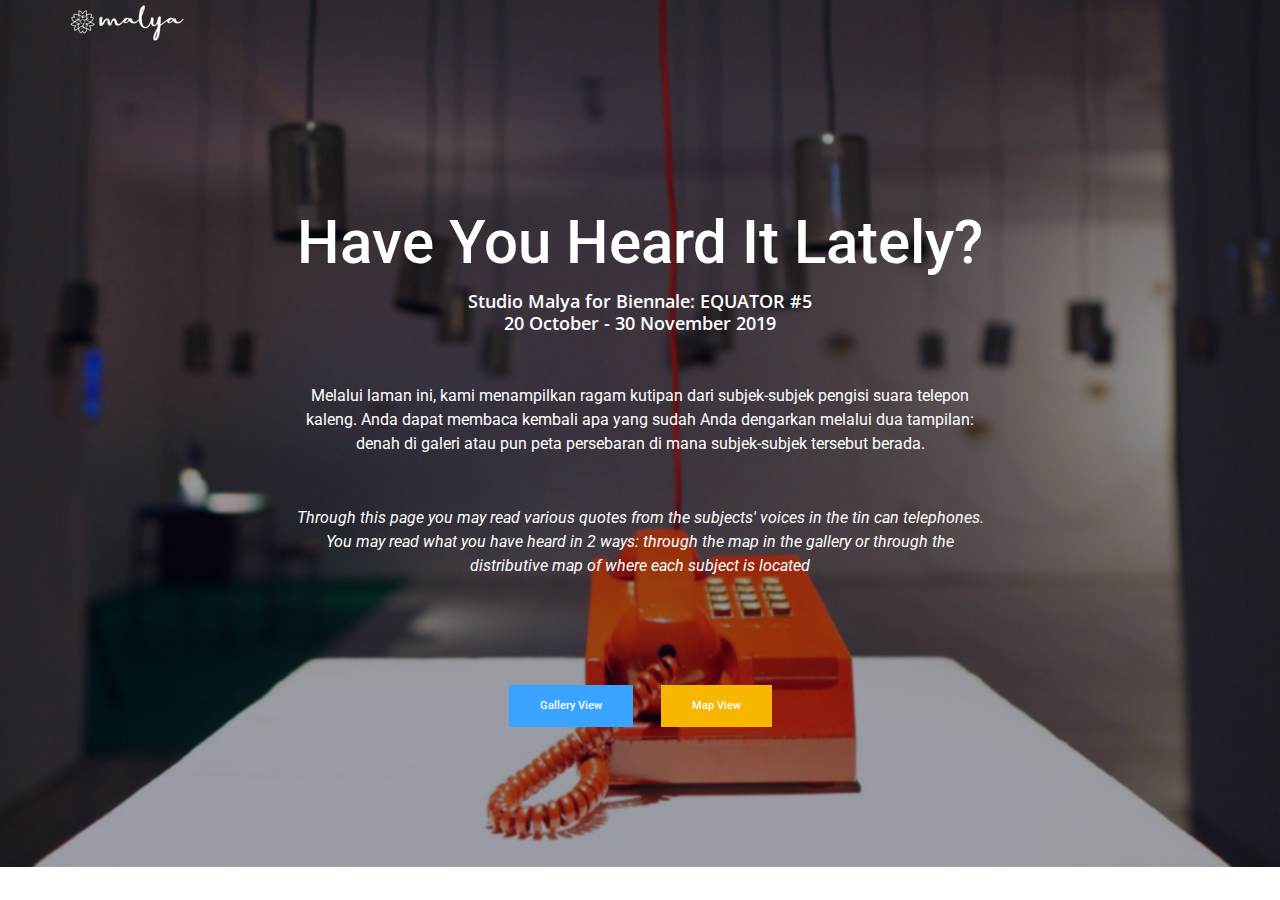
==== commit 52b8d149: "update" ====
--- a/index.html
+++ b/index.html
@@ -26,7 +26,7 @@
                     <nav class="navbar navbar-expand-lg navbar-light">
                         <div class="container">
                             <!-- Brand and toggle get grouped for better mobile display -->
-                            <a class="navbar-brand logo_h" href="blog.html"><img src="img/logo-malya1.png" alt=""></a>
+                            <a class="navbar-brand logo_h" href="index.html"><img src="img/banner/logo-malya3.png" alt=""></a>
                             <button class="navbar-toggler" type="button" data-toggle="collapse" data-target="#navbarSupportedContent" aria-controls="navbarSupportedContent" aria-expanded="false" aria-label="Toggle navigation">
                                 <span class="icon-bar"></span>
                                 <span class="icon-bar"></span>
@@ -46,9 +46,22 @@
 				<div class="container">
 					<div class="blog_b_text text-center">
 						<h2>Have You Heard It Lately?<br /> </h2>
-                        <p>Studio Malya for Biennale: EQUATOR #5 <br /> 20 October - 30 November 2019</p>
-                        <a href="denah.html" class="genric-btn info" style="margin-right:50px">Denah Lokasi</a>
-                        <a href="#" class="genric-btn primary">Maps Lokasi</a>
+                        <h4>Studio Malya for Biennale: EQUATOR #5 <br /> 20 October - 30 November 2019</h4>
+                        <p style="margin-top: 50px;">Melalui laman ini, kami menampilkan ragam kutipan dari subjek-subjek pengisi suara telepon kaleng. 
+                            Anda dapat membaca kembali apa yang sudah Anda dengarkan melalui dua tampilan: denah di galeri atau pun peta persebaran 
+                            di mana subjek-subjek tersebut berada.</p>          
+                        <p style="margin-top: 50px;"> 
+                            <i>
+                            Through this page you may read various quotes from the subjects' 
+                            voices in the tin can telephones. You may read what you have heard in 2 ways: 
+                            through the map in the gallery or through the distributive map of where each subject is located
+                            </i> 
+                        </p>
+                        <br>
+                        <br>
+                        <br>
+                        <a href="denah.html" class="genric-btn info" style="margin-right:25px">Gallery View</a>
+                        <a href="#" class="genric-btn primary">Map View</a>
 					</div>
 				</div>
             </div>
@@ -95,4 +108,4 @@
         <script src="vendors/counter-up/jquery.counterup.js"></script>
         <script src="js/theme.js"></script>
     </body>
-</html>  +</html>
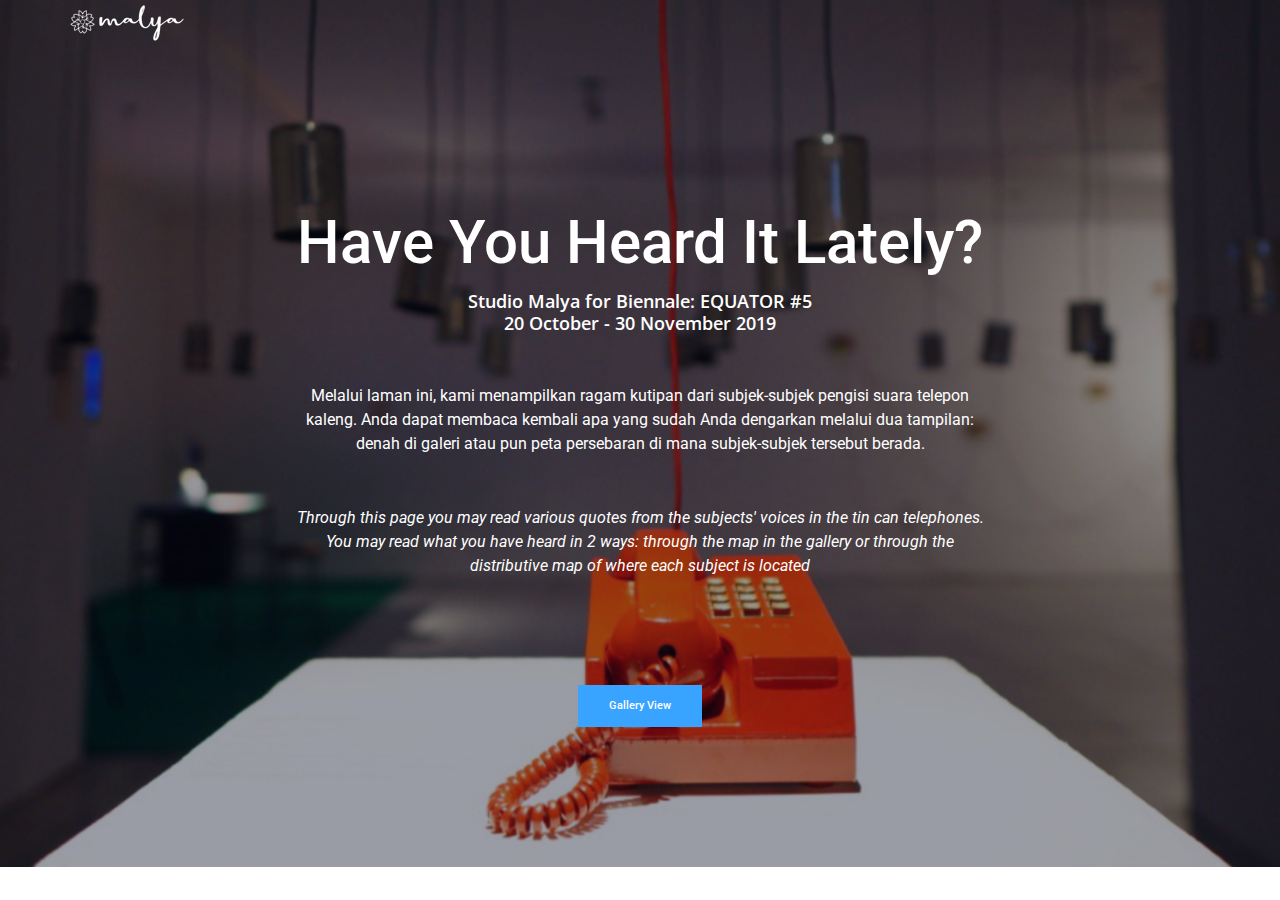
==== commit 9ada8d80: "Update index.html" ====
--- a/index.html
+++ b/index.html
@@ -27,11 +27,6 @@
                         <div class="container">
                             <!-- Brand and toggle get grouped for better mobile display -->
                             <a class="navbar-brand logo_h" href="index.html"><img src="img/banner/logo-malya3.png" alt=""></a>
-                            <button class="navbar-toggler" type="button" data-toggle="collapse" data-target="#navbarSupportedContent" aria-controls="navbarSupportedContent" aria-expanded="false" aria-label="Toggle navigation">
-                                <span class="icon-bar"></span>
-                                <span class="icon-bar"></span>
-                                <span class="icon-bar"></span>
-                            </button>
                             <!-- Collect the nav links, forms, and other content for toggling -->
                         </div>
                     </nav>
@@ -60,8 +55,8 @@
                         <br>
                         <br>
                         <br>
-                        <a href="denah.html" class="genric-btn info" style="margin-right:25px">Gallery View</a>
-                        <a href="#" class="genric-btn primary">Map View</a>
+                        <a href="denah.html" class="genric-btn info">Gallery View</a>
+<!--                         <a href="maps.html" class="genric-btn primary">Map View</a> -->
 					</div>
 				</div>
             </div>
